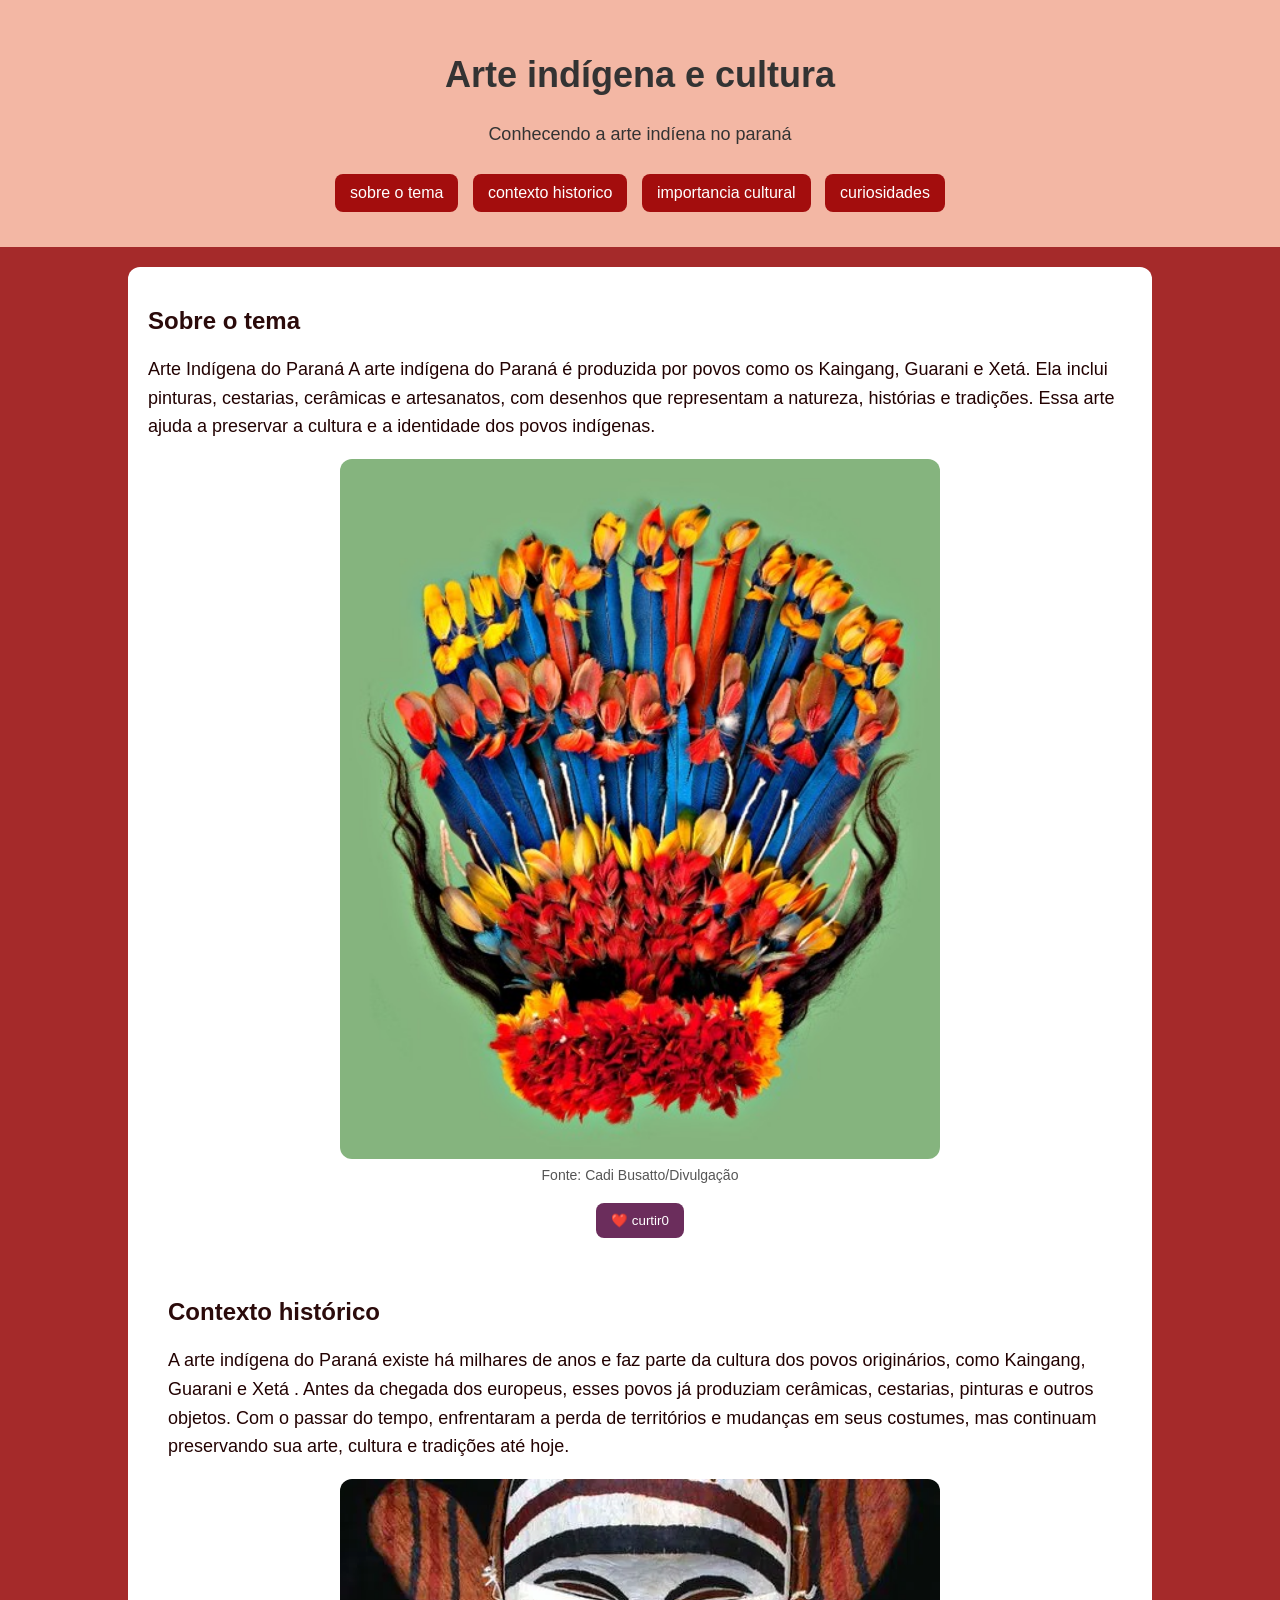
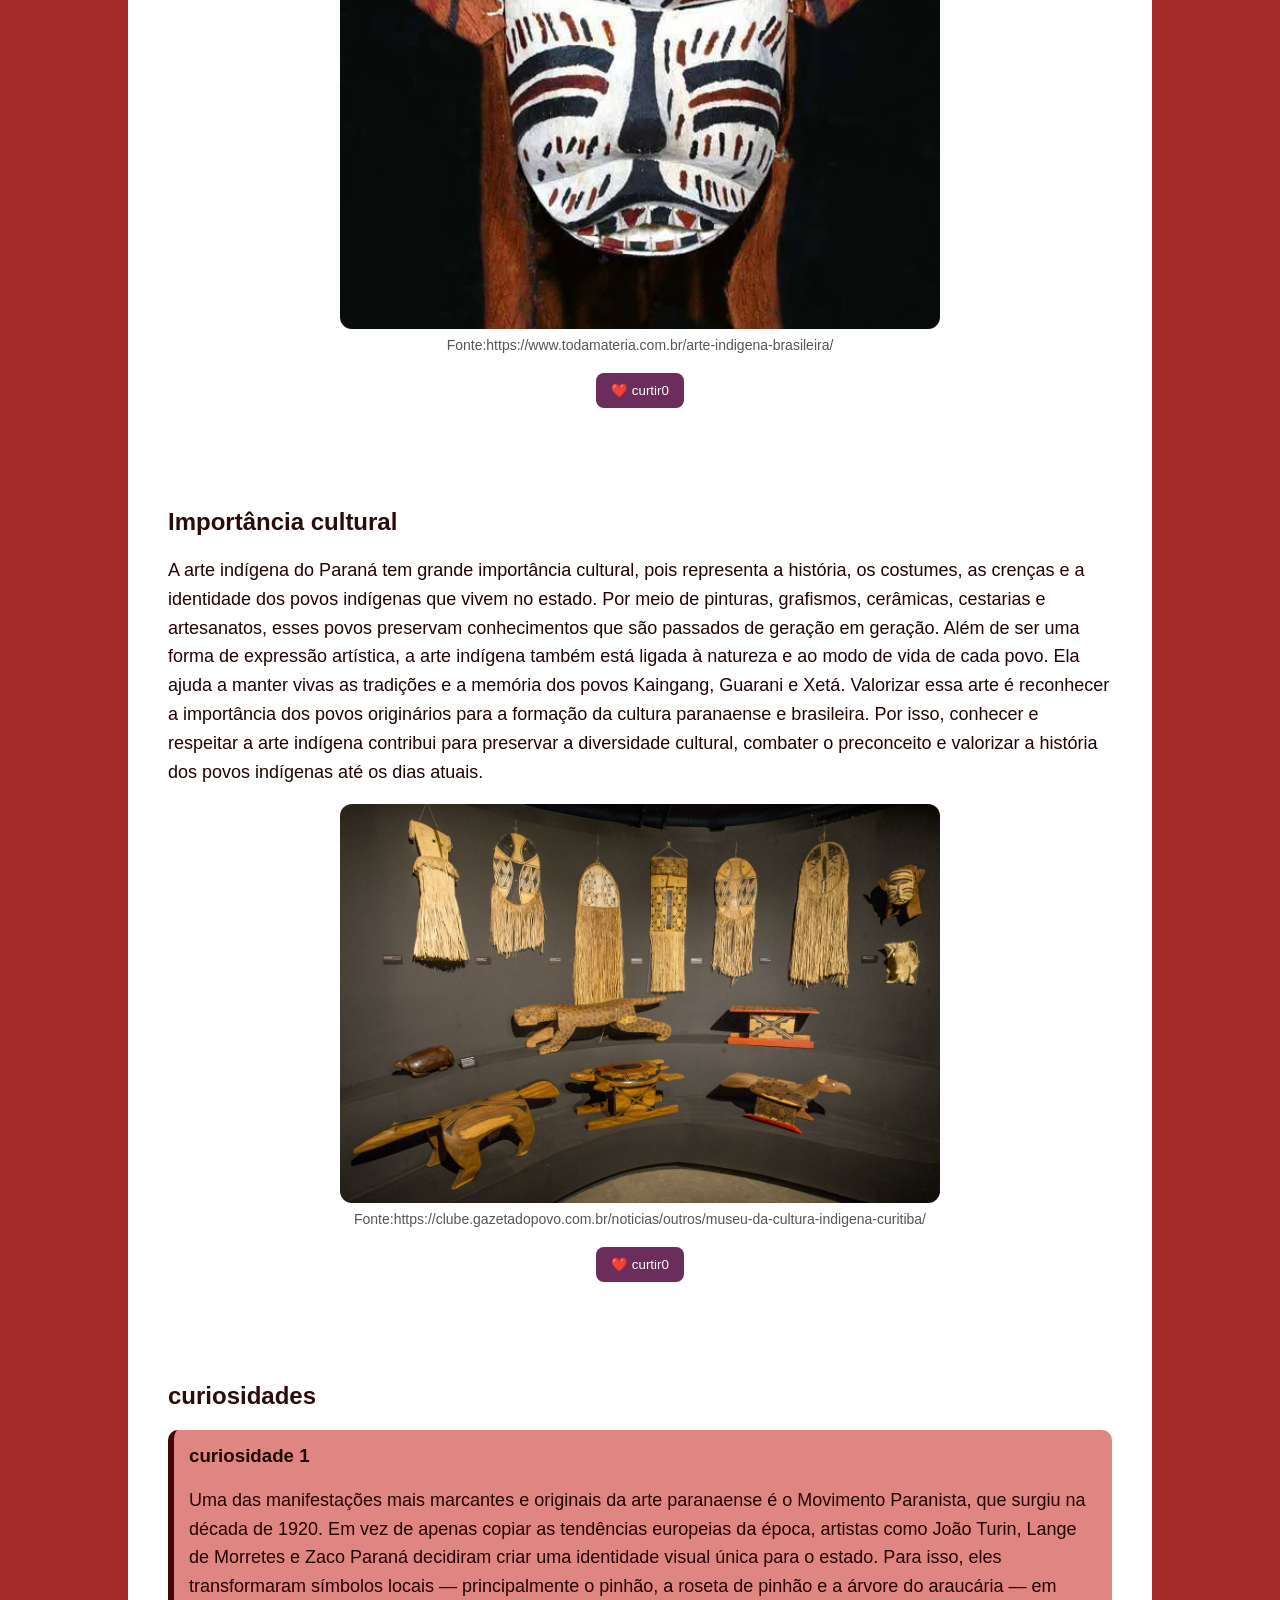
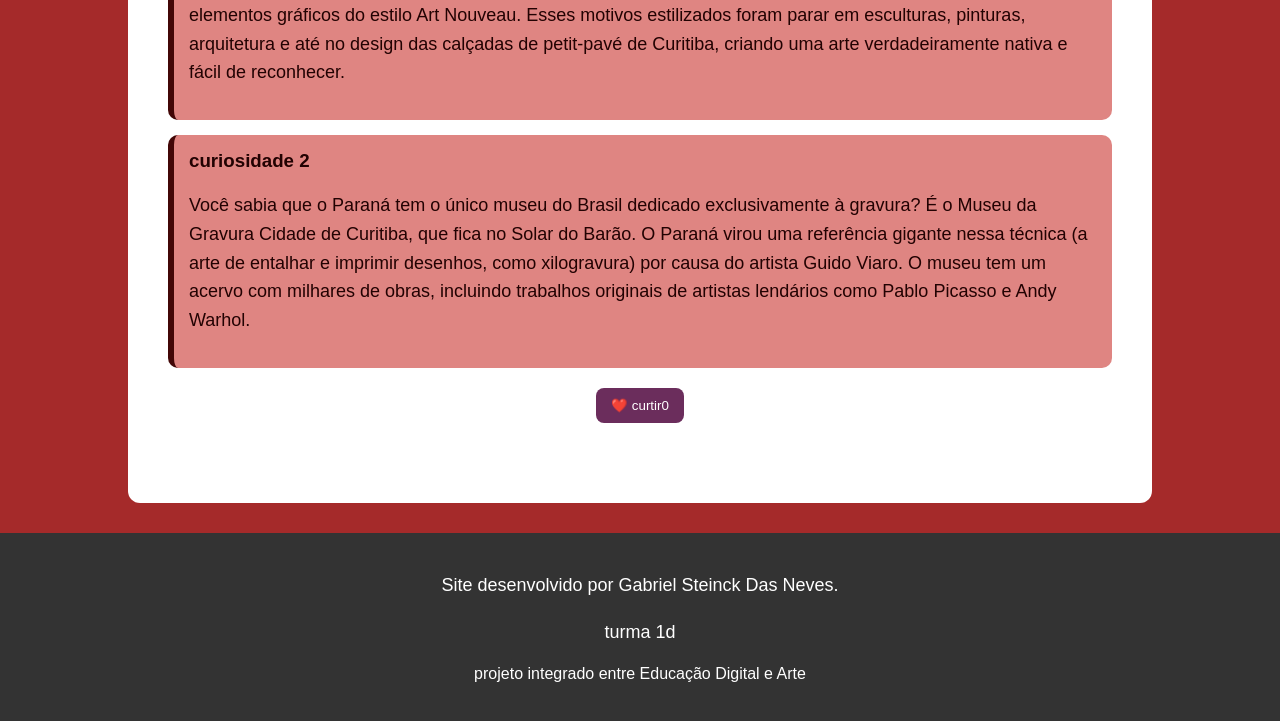
==== index.html @ 5e186a21 "modifiquei o codigo" ====
<!DOCTYPE html>
<html lang="pt-BR">

<head>
    <meta charset="UTF-8">
    <meta name="viewport" content="width=device-width, initial-scale=1.0">
    <title>Arte e Ed. Digital</title>
    <link rel="stylesheet" href="style.css">
</head>

<body>

    <header>
        <h1>Arte indígena e cultura</h1>
        <p>Conhecendo a arte indíena no paraná </p>
        <nav>
            <a href="#sobre o tema">sobre o tema</a>
            <a href="#contexto historico">contexto historico</a>
            <a href="#importancia cultural">importancia cultural</a>
            <a href="#curiosidades">curiosidades</a>
            
        </nav>
    </header>

    <main>
        <section id="sobre o tema">
            <h2>Sobre o tema</h2>
            <p> Arte Indígena do Paraná

                A arte indígena do Paraná é produzida por povos como os Kaingang, Guarani e Xetá. Ela inclui pinturas,
                cestarias,
                cerâmicas e artesanatos, com desenhos que representam a natureza, histórias e tradições. Essa arte ajuda
                a preservar
                a cultura e a identidade dos povos indígenas.</p>

            <figure>
                <img src="imagem1.jpg" alt="Esaa imagem mostra uma obra feita por um indína do paraná">
                <figcaption>
                    Fonte: Cadi Busatto/Divulgação
                </figcaption>
                <button class ="curtir">
                    ❤️​ curtir<span>0</span>
                </button>
            </figure>

            <section id="contexto historico">
                <h2>Contexto histórico</h2>
                <p>

                    A arte indígena do Paraná existe há milhares de anos e faz parte da cultura dos povos originários,
                    como
                    Kaingang, Guarani e Xetá
                    . Antes da chegada dos europeus, esses povos já produziam cerâmicas, cestarias, pinturas e outros
                    objetos. Com o passar do tempo, enfrentaram a perda de territórios e mudanças em seus costumes, mas
                    continuam preservando sua arte, cultura e tradições até hoje.</p>
                <figure>
                    <img src="imagem2.webp" alt="Esaa imagem mostra uma mascara com caracteristicas indígenas">
                    <figcaption>
                        Fonte:https://www.todamateria.com.br/arte-indigena-brasileira/
                    </figcaption>
                    <button class ="curtir">
                    ❤️​ curtir<span>0</span>
                </button>
            </section>

            <section id="importancia cultural">
                <h2>Importância cultural</h2>
                <p>

                    A arte indígena do Paraná tem grande importância cultural, pois representa a história, os costumes,
                    as
                    crenças e a identidade dos povos indígenas que vivem no estado. Por meio de pinturas, grafismos,
                    cerâmicas, cestarias e artesanatos, esses povos preservam conhecimentos que são passados de geração
                    em
                    geração.

                    Além de ser uma forma de expressão artística, a arte indígena também está ligada à natureza e ao
                    modo de
                    vida de cada povo. Ela ajuda a manter vivas as tradições e a memória dos povos Kaingang, Guarani e
                    Xetá.
                    Valorizar essa arte é reconhecer a importância dos povos originários para a formação da cultura
                    paranaense e brasileira.

                    Por isso, conhecer e respeitar a arte indígena contribui para preservar a diversidade cultural,
                    combater
                    o preconceito e valorizar a história dos povos indígenas até os dias atuais.</p><img
                    src="imagem3.jpeg" alt="uma imagem com obra indígnas expostas em um museu em curtiba">
                <figcaption>
                    Fonte:https://clube.gazetadopovo.com.br/noticias/outros/museu-da-cultura-indigena-curitiba/
                </figcaption>
                <button class ="curtir">
                    ❤️​ curtir<span>0</span>
                </button>
            </section>

            <section id="curiosidades">
                <h2>curiosidades</h2>
                <div class="card">
                    <h3>curiosidade 1</h3>
                    <p>Uma das manifestações mais marcantes e originais da arte paranaense é o Movimento Paranista, que
                        surgiu na década de 1920.

                        Em vez de apenas copiar as tendências europeias da época, artistas como João Turin, Lange de
                        Morretes e Zaco Paraná decidiram criar uma identidade visual única para o estado. Para isso,
                        eles transformaram símbolos locais — principalmente o pinhão, a roseta de pinhão e a árvore do
                        araucária — em elementos gráficos do estilo Art Nouveau.

                        Esses motivos estilizados foram parar em esculturas, pinturas, arquitetura e até no design das
                        calçadas de petit-pavé de Curitiba, criando uma arte verdadeiramente nativa e fácil de
                        reconhecer.</p>
                </div>
                <div class="card">
                    <h3>curiosidade 2</h3>
                    <p>
                        Você sabia que o Paraná tem o único museu do Brasil dedicado exclusivamente à gravura? É o
                            Museu da Gravura Cidade de Curitiba, que fica no Solar do Barão. O Paraná virou uma
                            referência gigante nessa técnica (a arte de entalhar e imprimir desenhos, como xilogravura)
                            por causa do artista Guido Viaro. O museu tem um acervo com milhares de obras, incluindo
                            trabalhos originais de artistas lendários como Pablo Picasso e Andy Warhol.</p>
                </div>

                <button class ="curtir">
                    ❤️​ curtir<span>0</span>
                </button>
            
            </section>
    </main>
    
    <footer>
        <p>Site desenvolvido por Gabriel Steinck Das Neves.
         <p>turma 1d
        </p>projeto integrado entre Educação Digital e Arte<p>
    </footer>
<script src="script.js"></script>
</body>

</html>
---- style.css ----
:root{
    --cor-fundo:rgb(243, 183, 164);
    --cor-texto:#333333;
    --cor-principal:#333333;
    --cor-secundaria:#a30d0d;
    --cor-hover:red;
    --cor-superficie:white;
    --cor-card:white;
    --cor-legenda:#333333;
    --cor-clara:white;
    --cor-rodape:white;
    
}
body {
    background-color: brown;
    color: #220202;
    font-family: Arial, sans-serif;
    margin: 0;
}

header {
    background-color: rgb(243, 183, 164);
    color: #333333;
    text-align: center;
    padding: 30px;
}

h1 {
    font-size: 36px;
}

h2 {
    color: #2b0b0b;
}

p {
    font-size: 18px;
    line-height: 1.6;
}

nav {
    margin-top: 20px;
}

nav a {
    color: white;
    text-decoration: none;
    background-color: #a30d0d;
    padding: 10px 15px;
    border-radius: 8px;
    margin: 5px;
    display: inline-block;
}

nav a:hover {
    background-color: #d82b2b;
}

main {
    width: 80%;
    margin: auto;
}

section {
    background-color: white;
    margin: 20px 0;
    padding: 20px;
    border-radius: 12px;
}

img {
    width: 100%;
    max-width: 600px;
    display: block;
    margin: auto;
    border-radius: 12px;
}

figcaption {
    text-align: center;
    font-size: 14px;
    color: #555555;
    margin-top: 8px;
}

.card {
    background-color: #df8582;
    padding: 15px;
    margin: 15px 0;
    border-left: 6px solid #420606;
    border-radius: 10px;
}

.card h3 {
    margin-top: 0;
}

footer {
    background-color: #333333;
    color: white;
    text-align: center;
    padding: 20px;
    margin-top: 30px;
}

button {
    background-color: #6b2d5c;
    color: white;
    border: none;
    padding: 10px 15px;
    border-radius: 8px;
    cursor: pointer;
}

button:hover {
    background-color: #9b4d83;
}

.curtir {
    display: block;
    width: fit-content;
    margin: 20px auto;
}
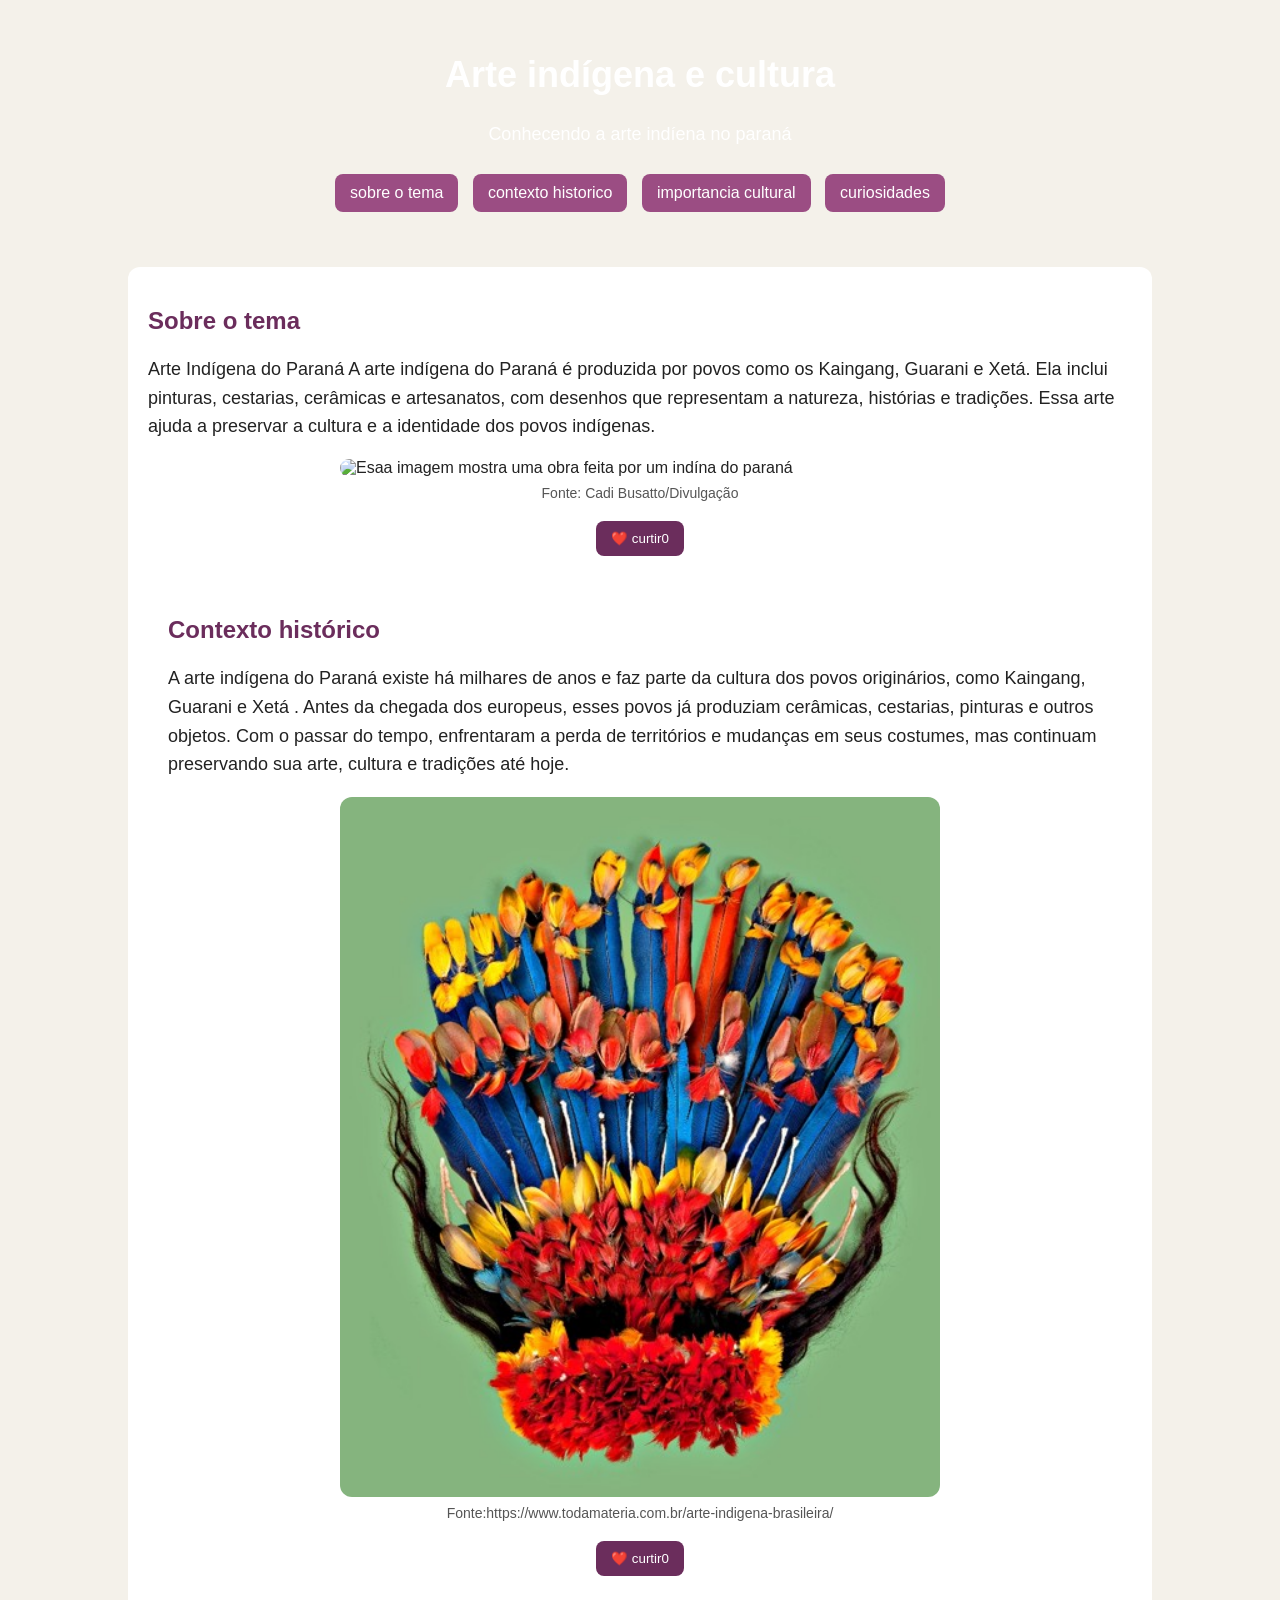
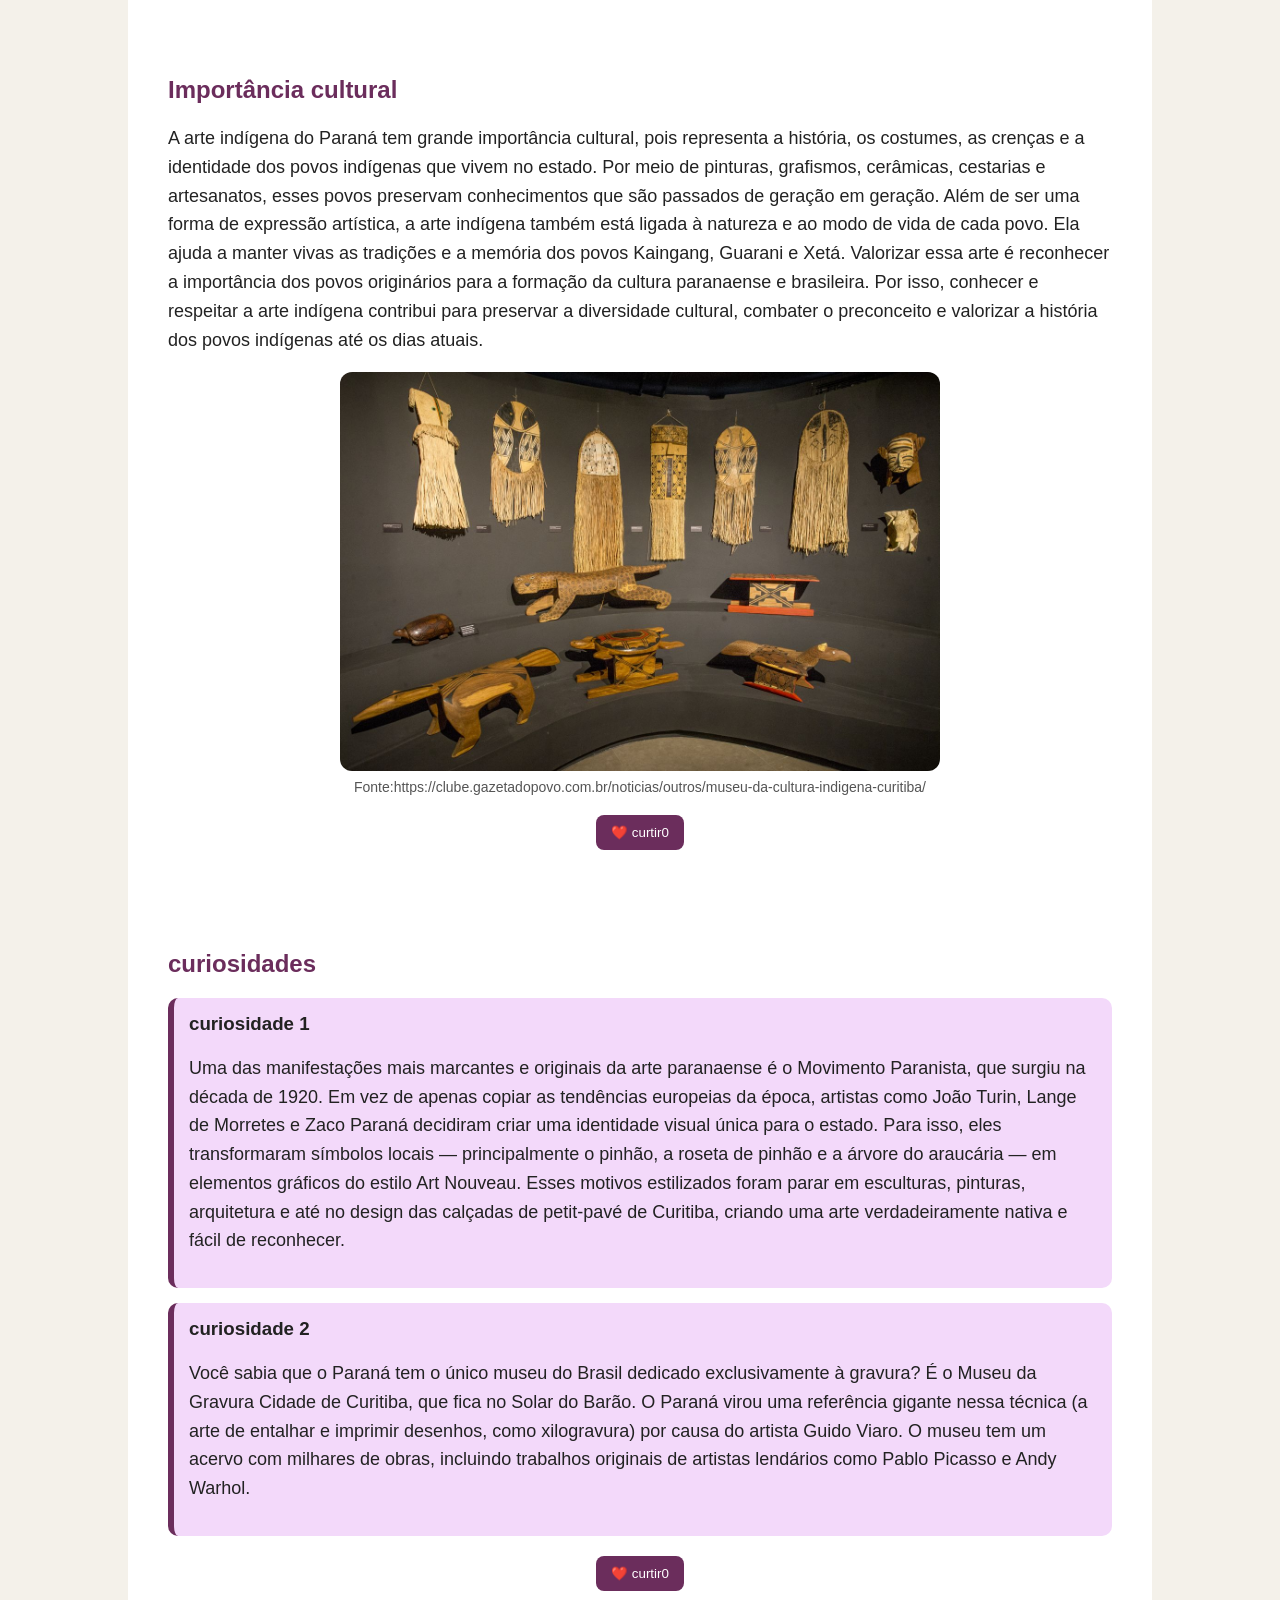
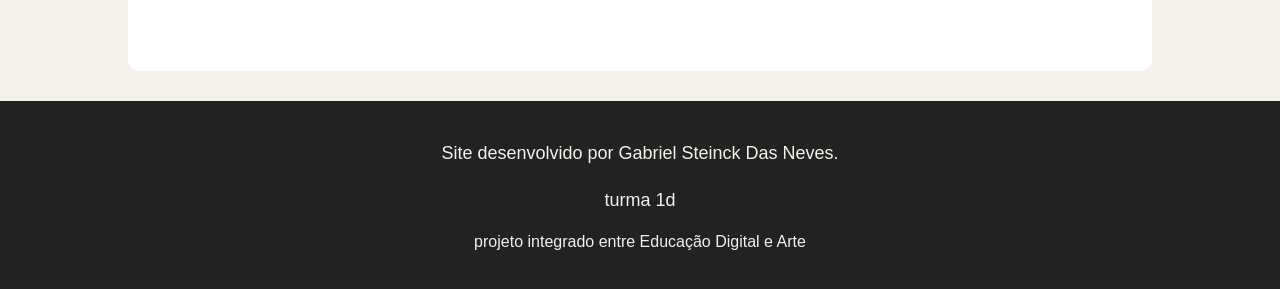
==== commit 34475f20: "Atualizei o codigo" ====
--- a/index.html
+++ b/index.html
@@ -34,7 +34,7 @@
                 a cultura e a identidade dos povos indígenas.</p>
 
             <figure>
-                <img src="imagem1.jpg" alt="Esaa imagem mostra uma obra feita por um indína do paraná">
+                <img src="imagem1.webp" alt="Esaa imagem mostra uma obra feita por um indína do paraná">
                 <figcaption>
                     Fonte: Cadi Busatto/Divulgação
                 </figcaption>
@@ -54,7 +54,7 @@
                     objetos. Com o passar do tempo, enfrentaram a perda de territórios e mudanças em seus costumes, mas
                     continuam preservando sua arte, cultura e tradições até hoje.</p>
                 <figure>
-                    <img src="imagem2.webp" alt="Esaa imagem mostra uma mascara com caracteristicas indígenas">
+                    <img src="imagem2.jpg" alt="Esaa imagem mostra uma mascara com caracteristicas indígenas">
                     <figcaption>
                         Fonte:https://www.todamateria.com.br/arte-indigena-brasileira/
                     </figcaption>
--- a/style.css
+++ b/style.css
@@ -1,26 +1,25 @@
 :root{
-    --cor-fundo:rgb(243, 183, 164);
-    --cor-texto:#333333;
-    --cor-principal:#333333;
-    --cor-secundaria:#a30d0d;
-    --cor-hover:red;
-    --cor-superficie:white;
-    --cor-card:white;
-    --cor-legenda:#333333;
+   --cor-fundo:#f4f1ea;
+    --cor-texto:#222222;
+    --cor-principal:#6b2d5c;
+    --cor-secundaria:#9b4d83;
+    --cor-hover:#c77dff;
+    --cor-superficie:#ffffff;
+    --cor-card:#f3d9fa;
+    --cor-legenda:#555555;
     --cor-clara:white;
-    --cor-rodape:white;
-    
+    --cor-rodape:#222222;
 }
 body {
-    background-color: brown;
-    color: #220202;
+    background-color: var(--cor-fundo);
+    color: var(--cor-texto);
     font-family: Arial, sans-serif;
     margin: 0;
 }
 
 header {
-    background-color: rgb(243, 183, 164);
-    color: #333333;
+    background-color: var(--cor-fundo);
+    color:var(--cor-clara);
     text-align: center;
     padding: 30px;
 }
@@ -30,7 +29,7 @@
 }
 
 h2 {
-    color: #2b0b0b;
+    color:var(--cor-principal);
 }
 
 p {
@@ -43,9 +42,9 @@
 }
 
 nav a {
-    color: white;
+    color:var(--cor-clara);
     text-decoration: none;
-    background-color: #a30d0d;
+    background-color: var(--cor-secundaria);
     padding: 10px 15px;
     border-radius: 8px;
     margin: 5px;
@@ -53,7 +52,7 @@
 }
 
 nav a:hover {
-    background-color: #d82b2b;
+    background-color: var(--cor-hover);
 }
 
 main {
@@ -62,7 +61,7 @@
 }
 
 section {
-    background-color: white;
+    background-color: var(--cor-superficie);
     margin: 20px 0;
     padding: 20px;
     border-radius: 12px;
@@ -79,15 +78,15 @@
 figcaption {
     text-align: center;
     font-size: 14px;
-    color: #555555;
+    color: var(--cor-legenda);
     margin-top: 8px;
 }
 
 .card {
-    background-color: #df8582;
+    background-color: var(--cor-card);
     padding: 15px;
     margin: 15px 0;
-    border-left: 6px solid #420606;
+    border-left: 6px solid var(--cor-principal);
     border-radius: 10px;
 }
 
@@ -96,16 +95,16 @@
 }
 
 footer {
-    background-color: #333333;
-    color: white;
+    background-color: var(--cor-rodape);
+    color: var(--cor-fundo);
     text-align: center;
     padding: 20px;
     margin-top: 30px;
 }
 
 button {
-    background-color: #6b2d5c;
-    color: white;
+    background-color: var(--cor-principal);
+    color: var(--cor-clara);
     border: none;
     padding: 10px 15px;
     border-radius: 8px;
@@ -113,7 +112,7 @@
 }
 
 button:hover {
-    background-color: #9b4d83;
+    background-color: var(--cor-hover);
 }
 
 .curtir {
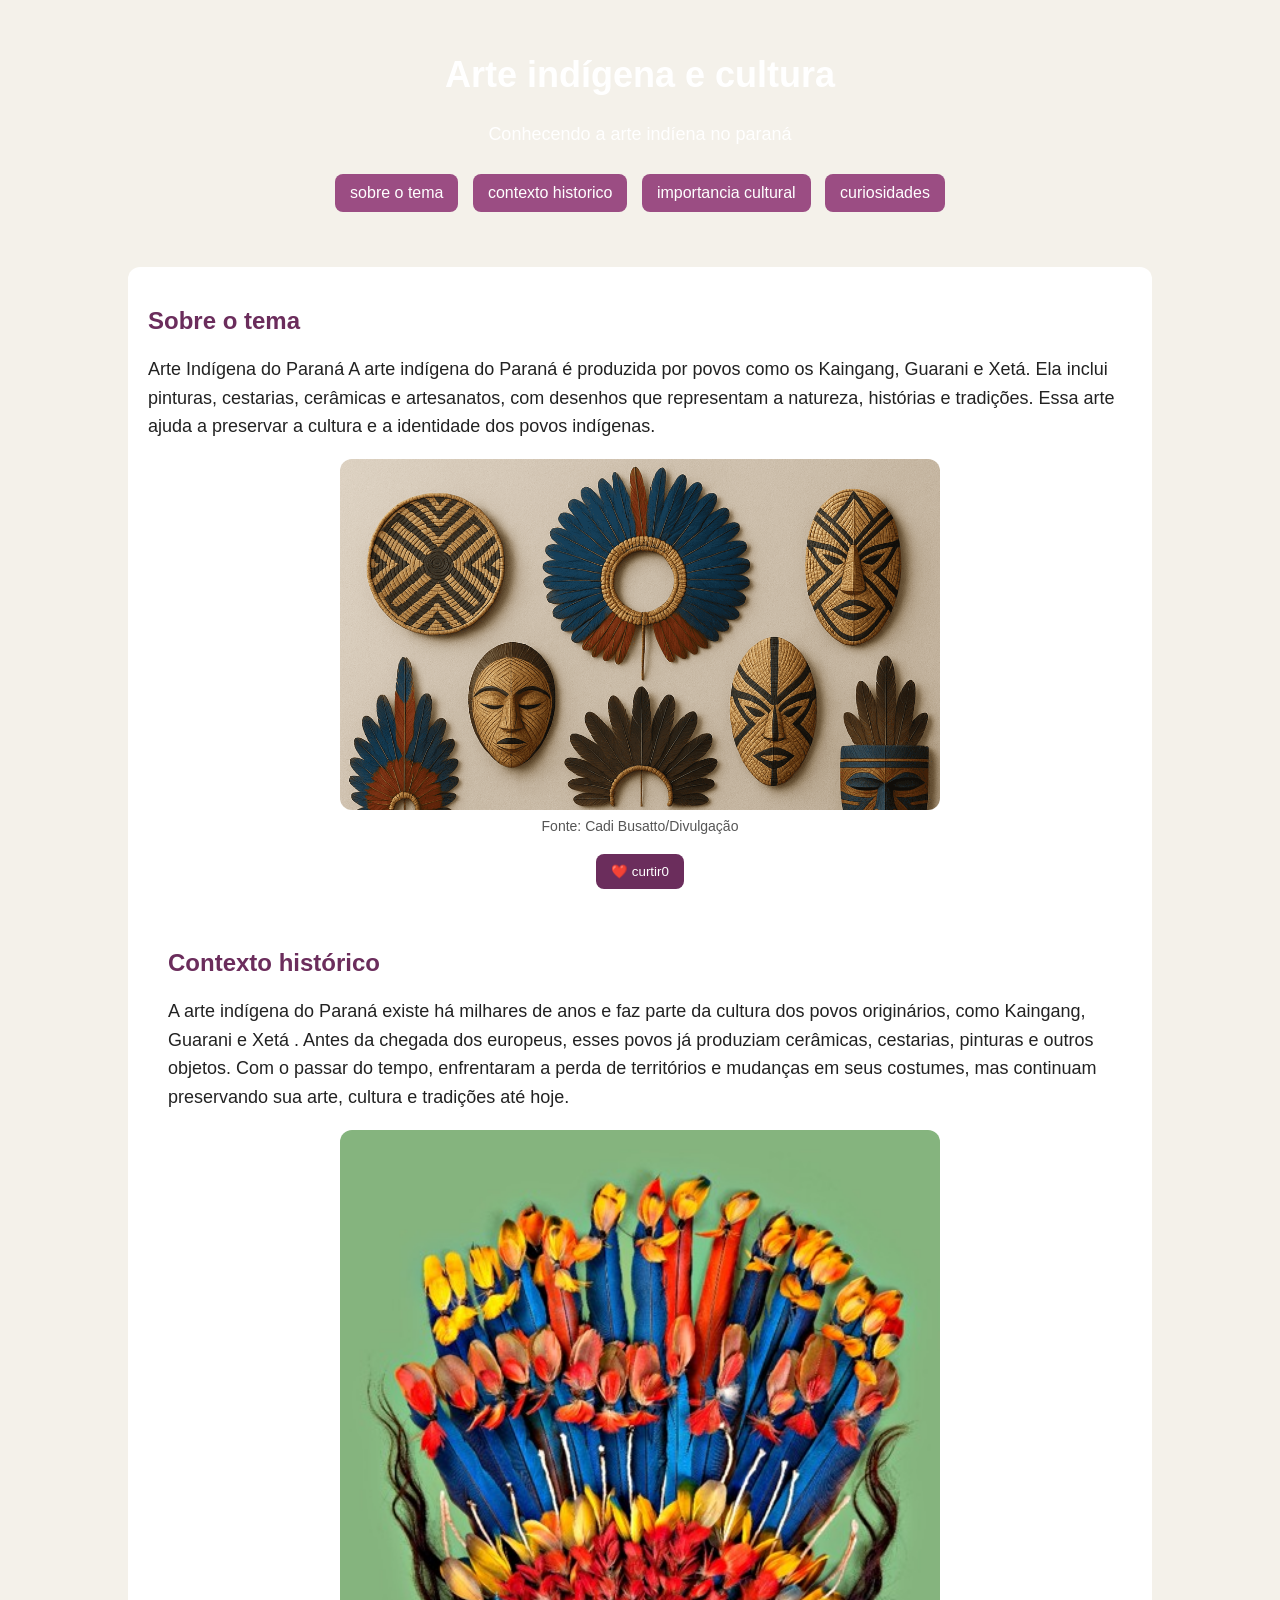
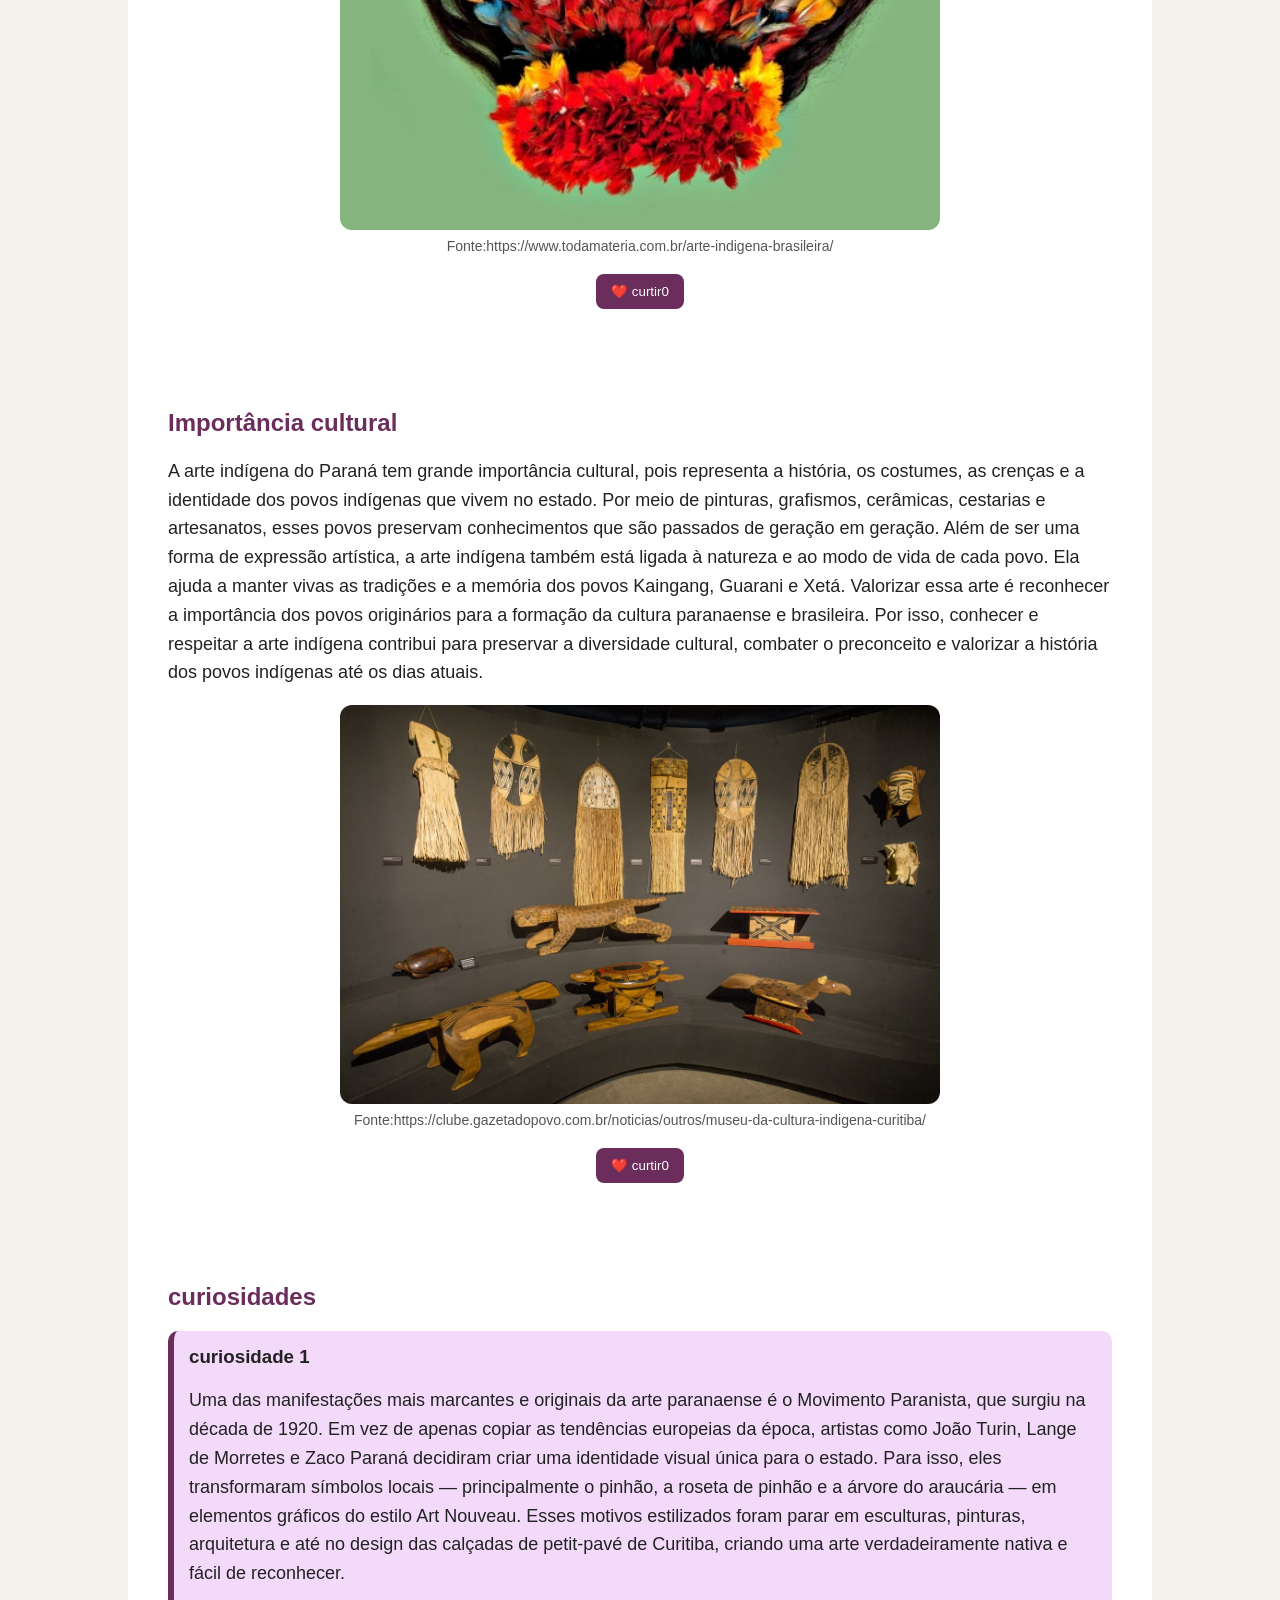
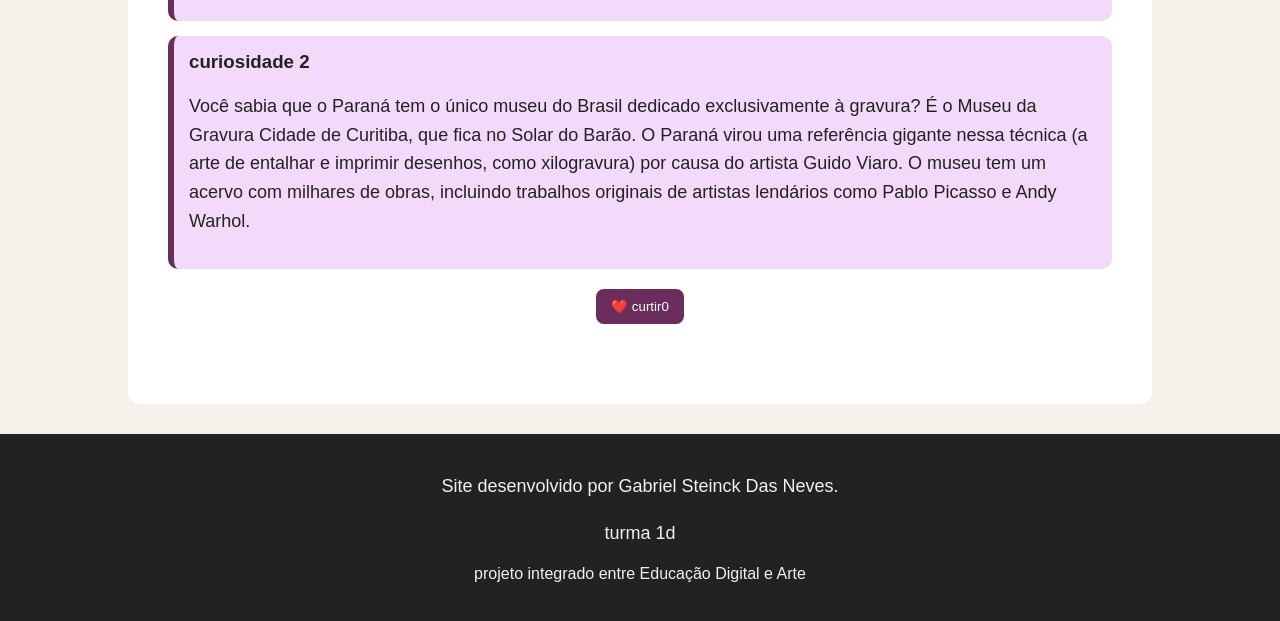
==== commit cd907521: "Alterei o codigo" ====
--- a/index.html
+++ b/index.html
@@ -34,7 +34,7 @@
                 a cultura e a identidade dos povos indígenas.</p>
 
             <figure>
-                <img src="imagem1.webp" alt="Esaa imagem mostra uma obra feita por um indína do paraná">
+                <img src="imagem 1.webp" alt="Esaa imagem mostra uma obra feita por um indína do paraná">
                 <figcaption>
                     Fonte: Cadi Busatto/Divulgação
                 </figcaption>
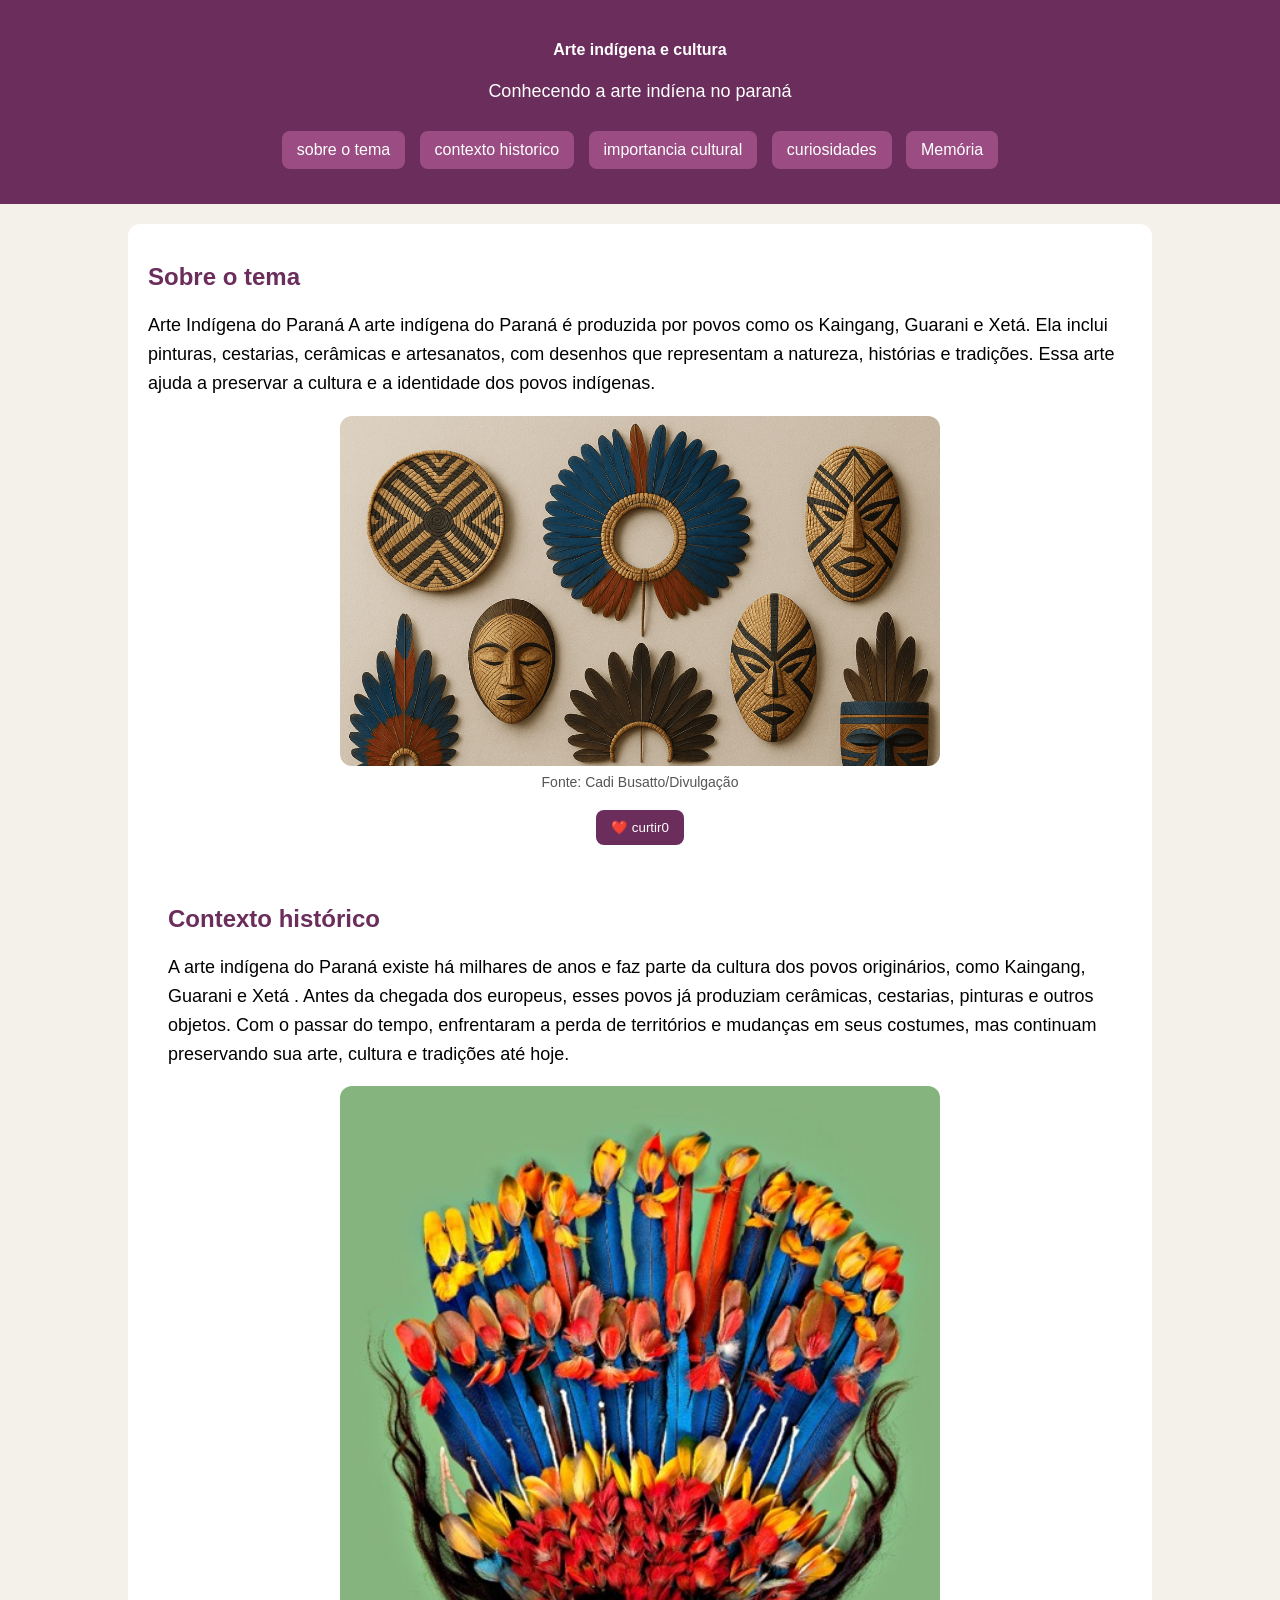
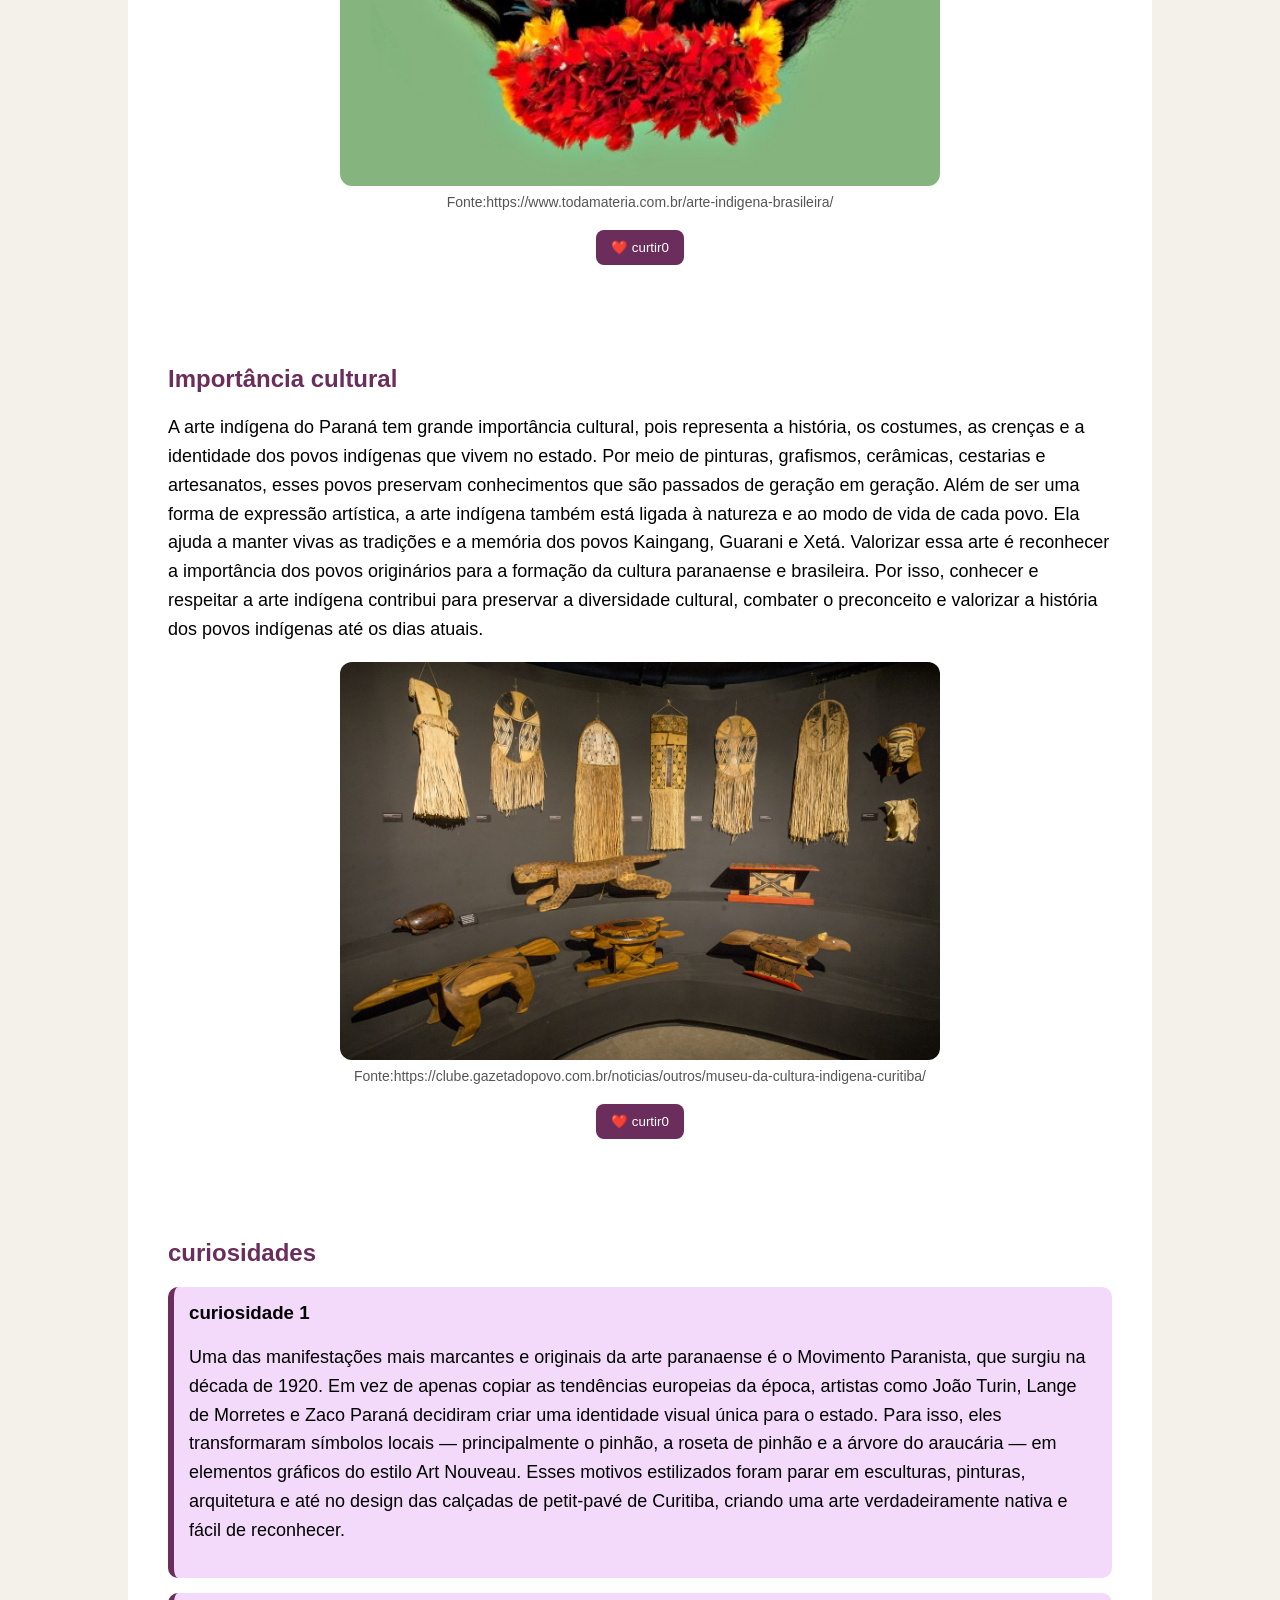
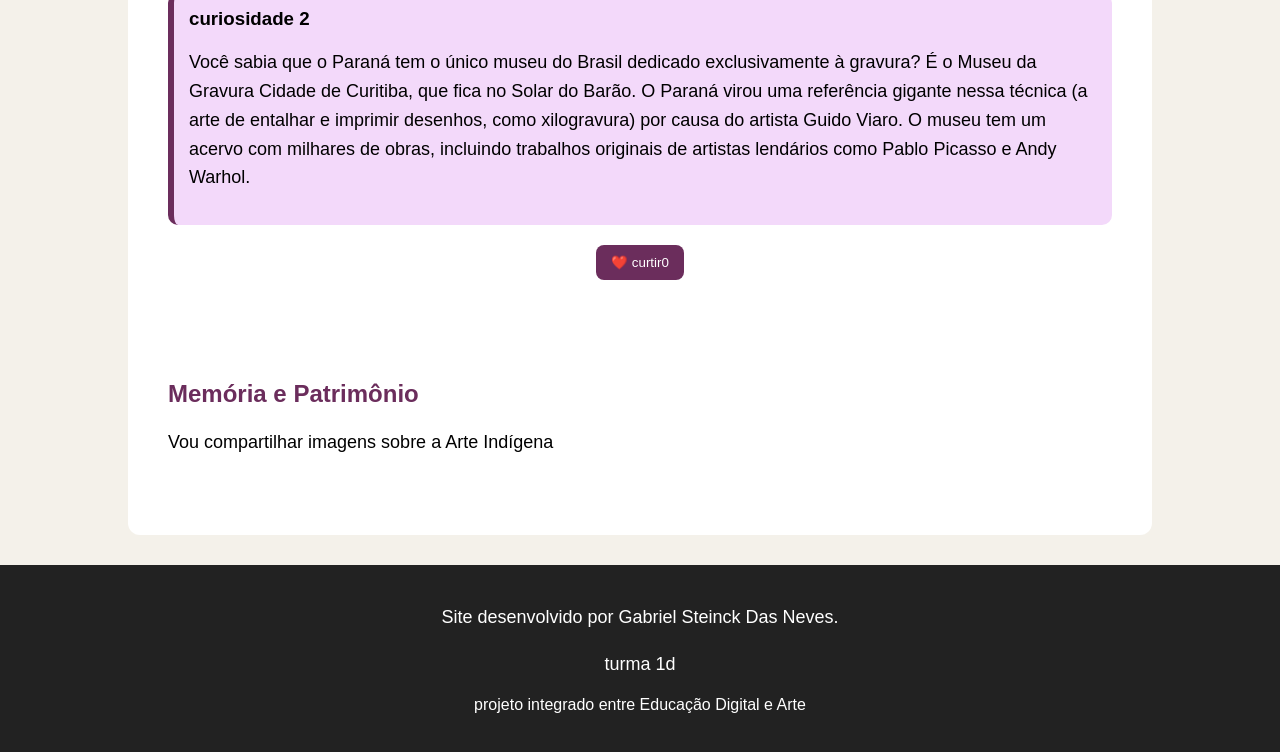
==== commit b3d11478: "Alterei o codigo" ====
--- a/index.html
+++ b/index.html
@@ -18,7 +18,7 @@
             <a href="#contexto historico">contexto historico</a>
             <a href="#importancia cultural">importancia cultural</a>
             <a href="#curiosidades">curiosidades</a>
-            
+            <a href="#memoria">Memória</a>          
         </nav>
     </header>
 
@@ -124,6 +124,13 @@
                 </button>
             
             </section>
+           <section id="memoria">
+            <h2>Memória e Patrimônio</h2>
+            <p>Vou compartilhar imagens sobre a Arte Indígena</p>
+            <div class="galeria">
+                
+            </div>
+        </section>
     </main>
     
     <footer>
--- a/style.css
+++ b/style.css
@@ -1,5 +1,5 @@
 :root{
-   --cor-fundo:#f4f1ea;
+    --cor-fundo:#f4f1ea;
     --cor-texto:#222222;
     --cor-principal:#6b2d5c;
     --cor-secundaria:#9b4d83;
@@ -12,24 +12,24 @@
 }
 body {
     background-color: var(--cor-fundo);
-    color: var(--cor-texto);
+    color: var(var--cor-texto);
     font-family: Arial, sans-serif;
     margin: 0;
 }
 
 header {
-    background-color: var(--cor-fundo);
-    color:var(--cor-clara);
+    background-color: var(--cor-principal);
+    color: var(--cor-clara);
     text-align: center;
     padding: 30px;
 }
 
 h1 {
-    font-size: 36px;
+    font-size: var(--cor-principal);
 }
 
 h2 {
-    color:var(--cor-principal);
+    color: #6b2d5c;
 }
 
 p {
@@ -42,7 +42,7 @@
 }
 
 nav a {
-    color:var(--cor-clara);
+    color: var(--cor-clara);
     text-decoration: none;
     background-color: var(--cor-secundaria);
     padding: 10px 15px;
@@ -96,7 +96,7 @@
 
 footer {
     background-color: var(--cor-rodape);
-    color: var(--cor-fundo);
+    color: var(--cor-clara);
     text-align: center;
     padding: 20px;
     margin-top: 30px;
@@ -104,20 +104,21 @@
 
 button {
     background-color: var(--cor-principal);
-    color: var(--cor-clara);
+    color: var(--cor-clara); 
     border: none;
     padding: 10px 15px;
-    border-radius: 8px;
+    border-radius:  8px;
     cursor: pointer;
+
 }
 
 button:hover {
     background-color: var(--cor-hover);
+
 }
 
 .curtir {
     display: block;
     width: fit-content;
-    margin: 20px auto;
-}
-
+    margin: 20px auto ;
+}
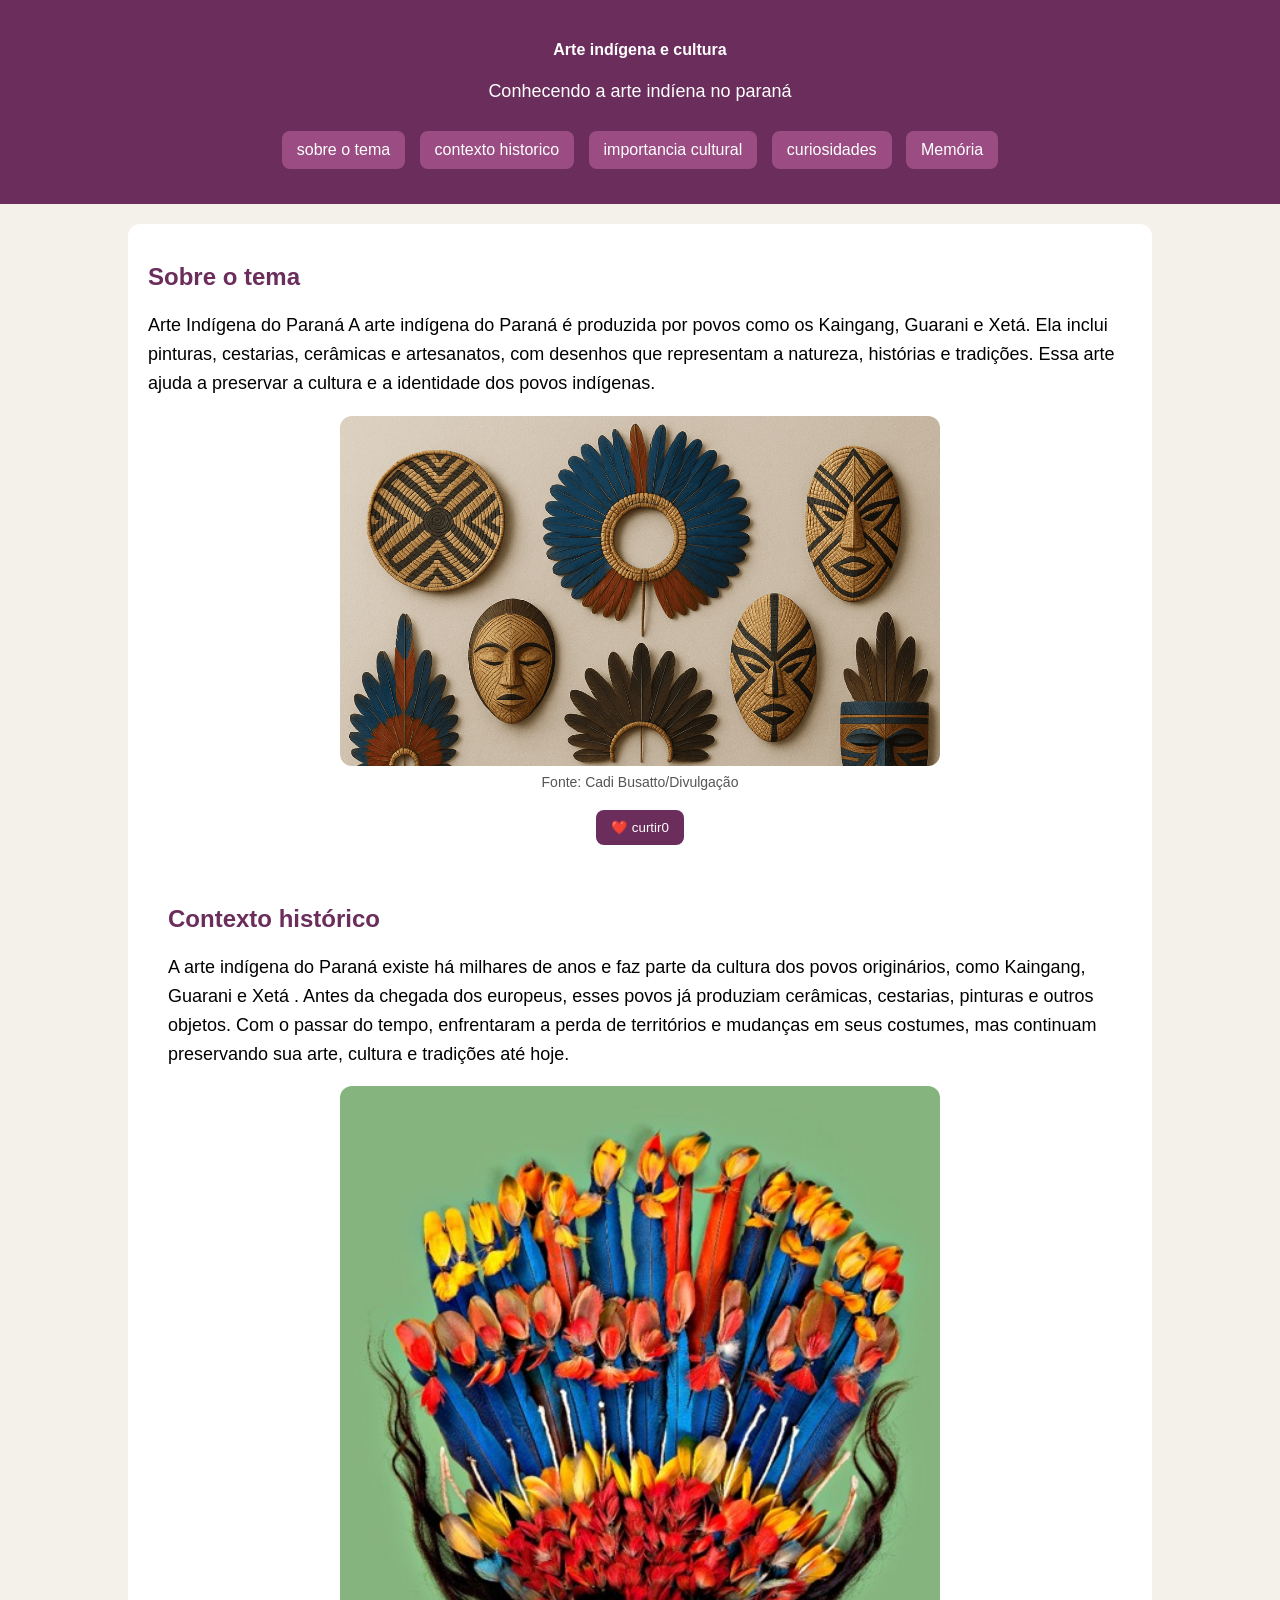
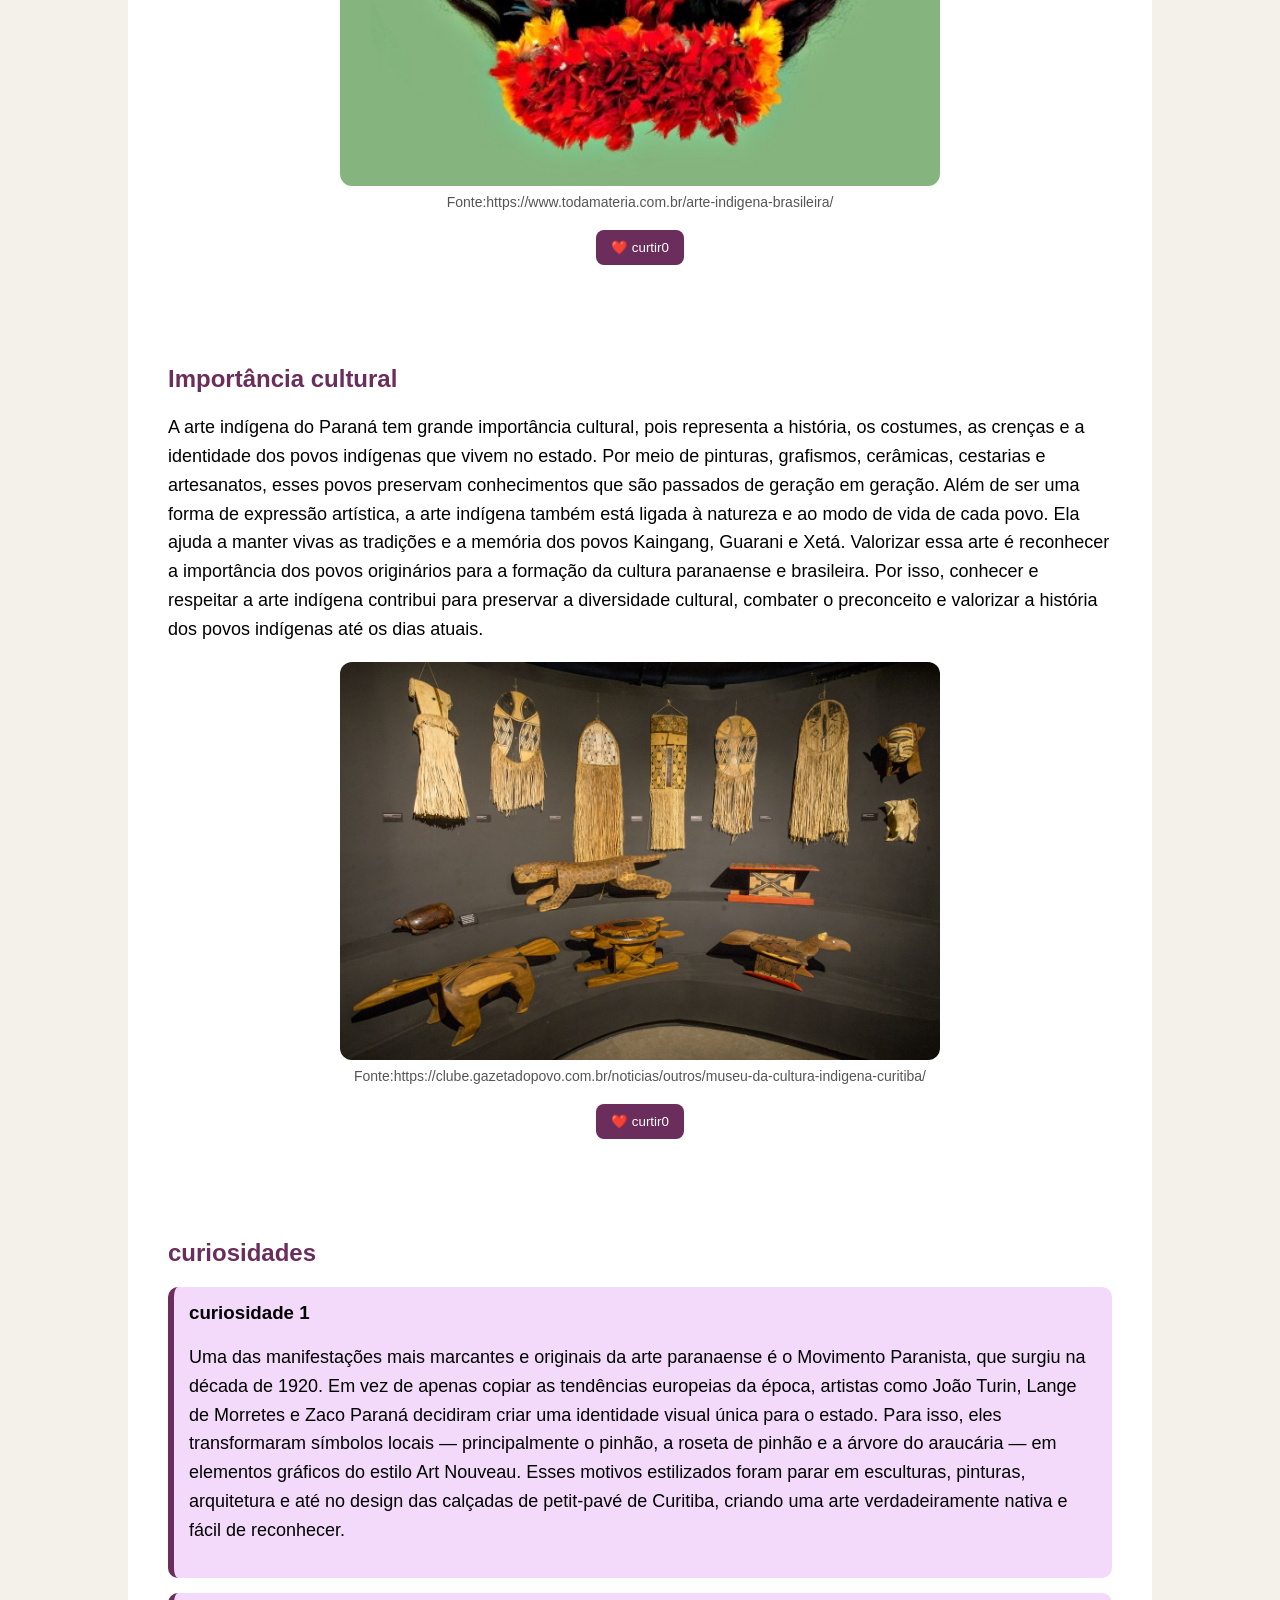
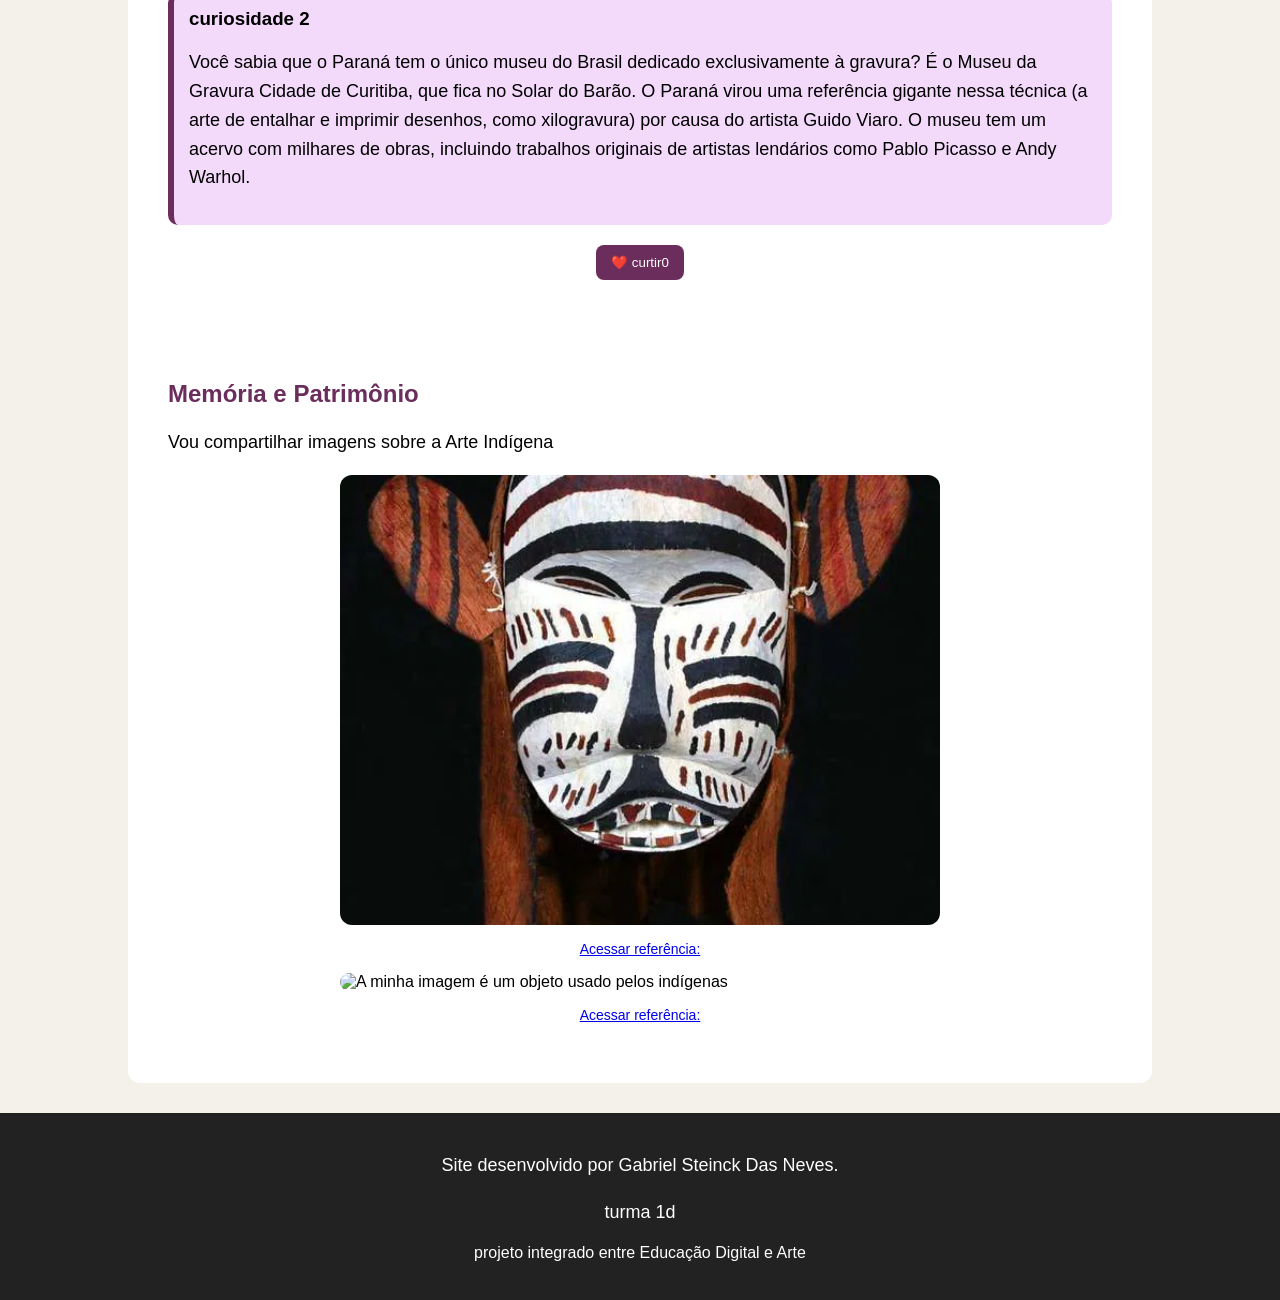
==== commit a4c3c6b9: "Alterei o codigo" ====
--- a/index.html
+++ b/index.html
@@ -128,7 +128,27 @@
             <h2>Memória e Patrimônio</h2>
             <p>Vou compartilhar imagens sobre a Arte Indígena</p>
             <div class="galeria">
-                
+                <figure>
+                    <img src="imagem4.webp" alt="A minha imagem é uma mascara feita por indígenas">
+                </figure>
+                <figcaption>
+                    <a href="https://maimuseu.com.br/site/" target="_blank" rel="noopener noreferrer">
+                        Acessar referência:
+
+                    </a>
+
+                </figcaption>
+                <figure>
+                    <img src="imagem5.jpeg" alt="A minha imagem é um objeto usado pelos indígenas">
+                </figure>
+                <figcaption>
+                    <a href="https://www.facebook.com/MAIMUSEU/" target="_blank" rel="noopener noreferrer">
+                        Acessar referência:
+                        
+                    </a>
+
+                </figcaption>
+
             </div>
         </section>
     </main>
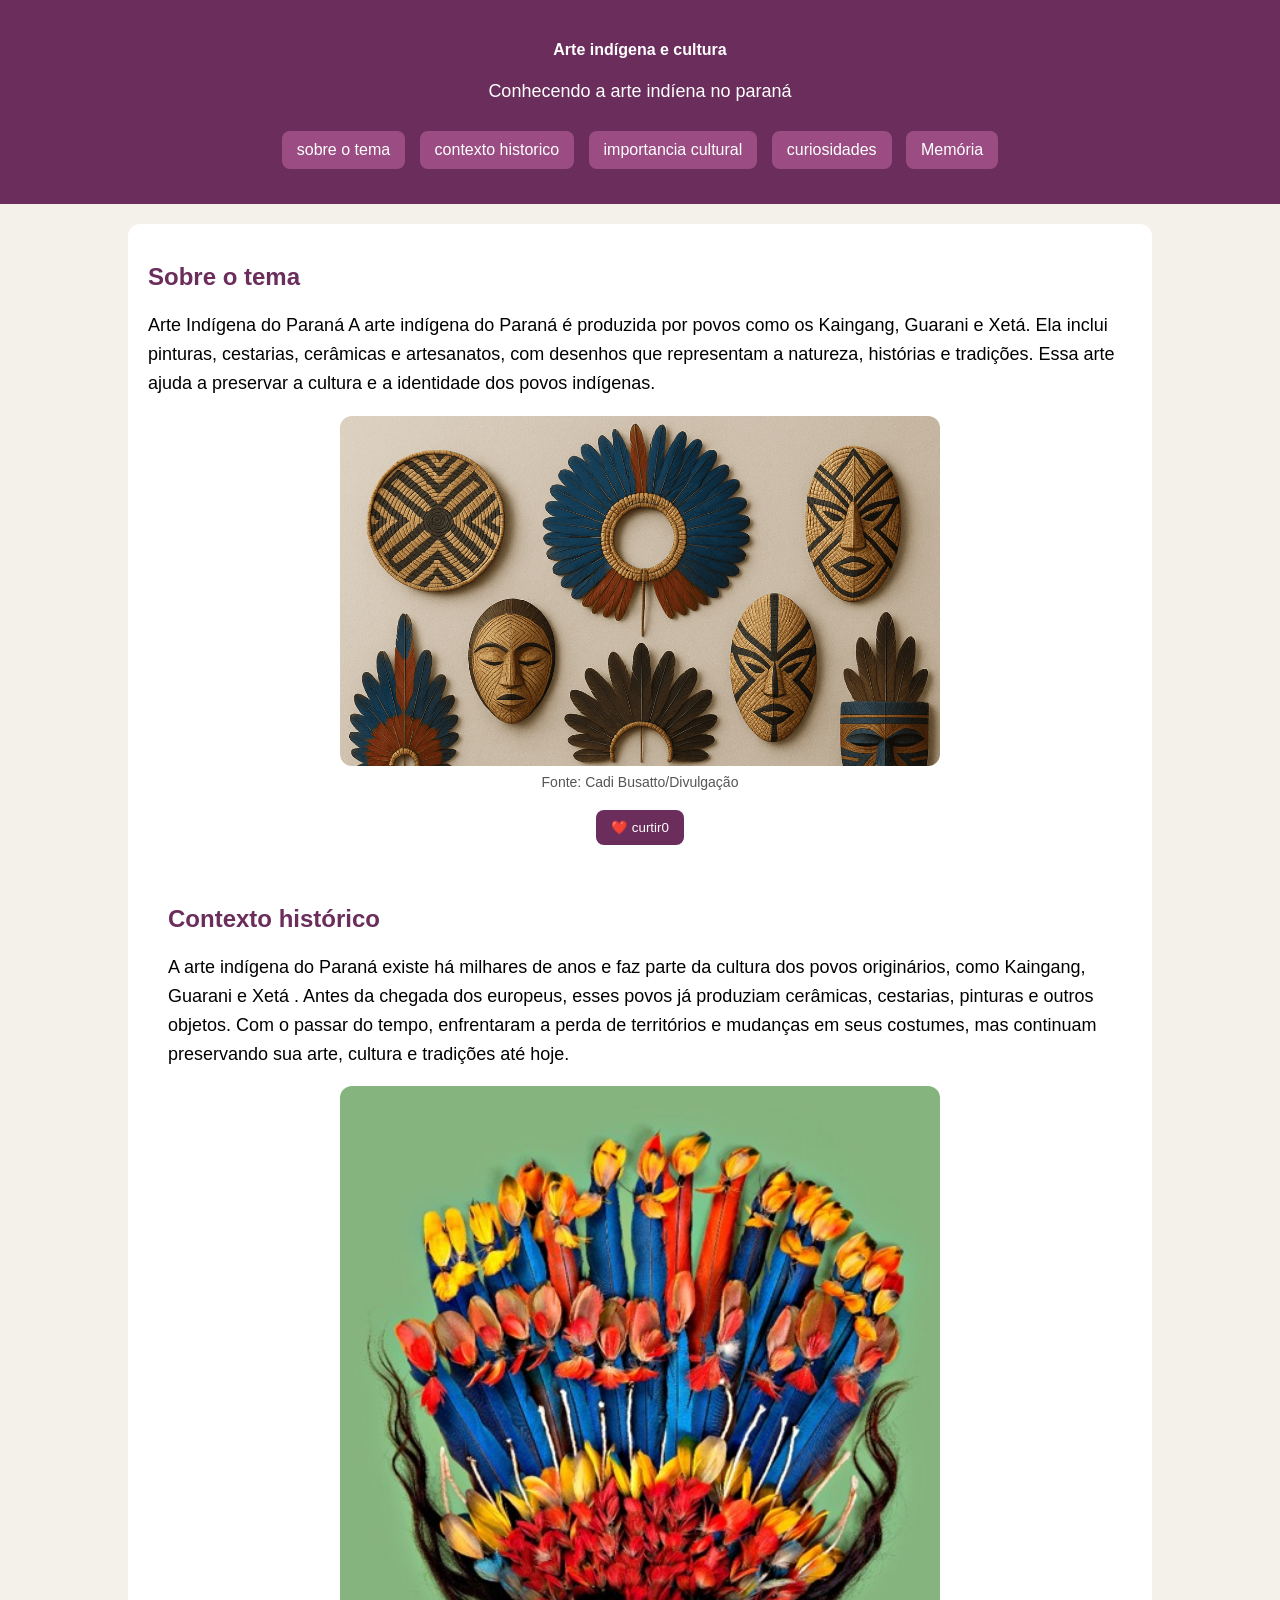
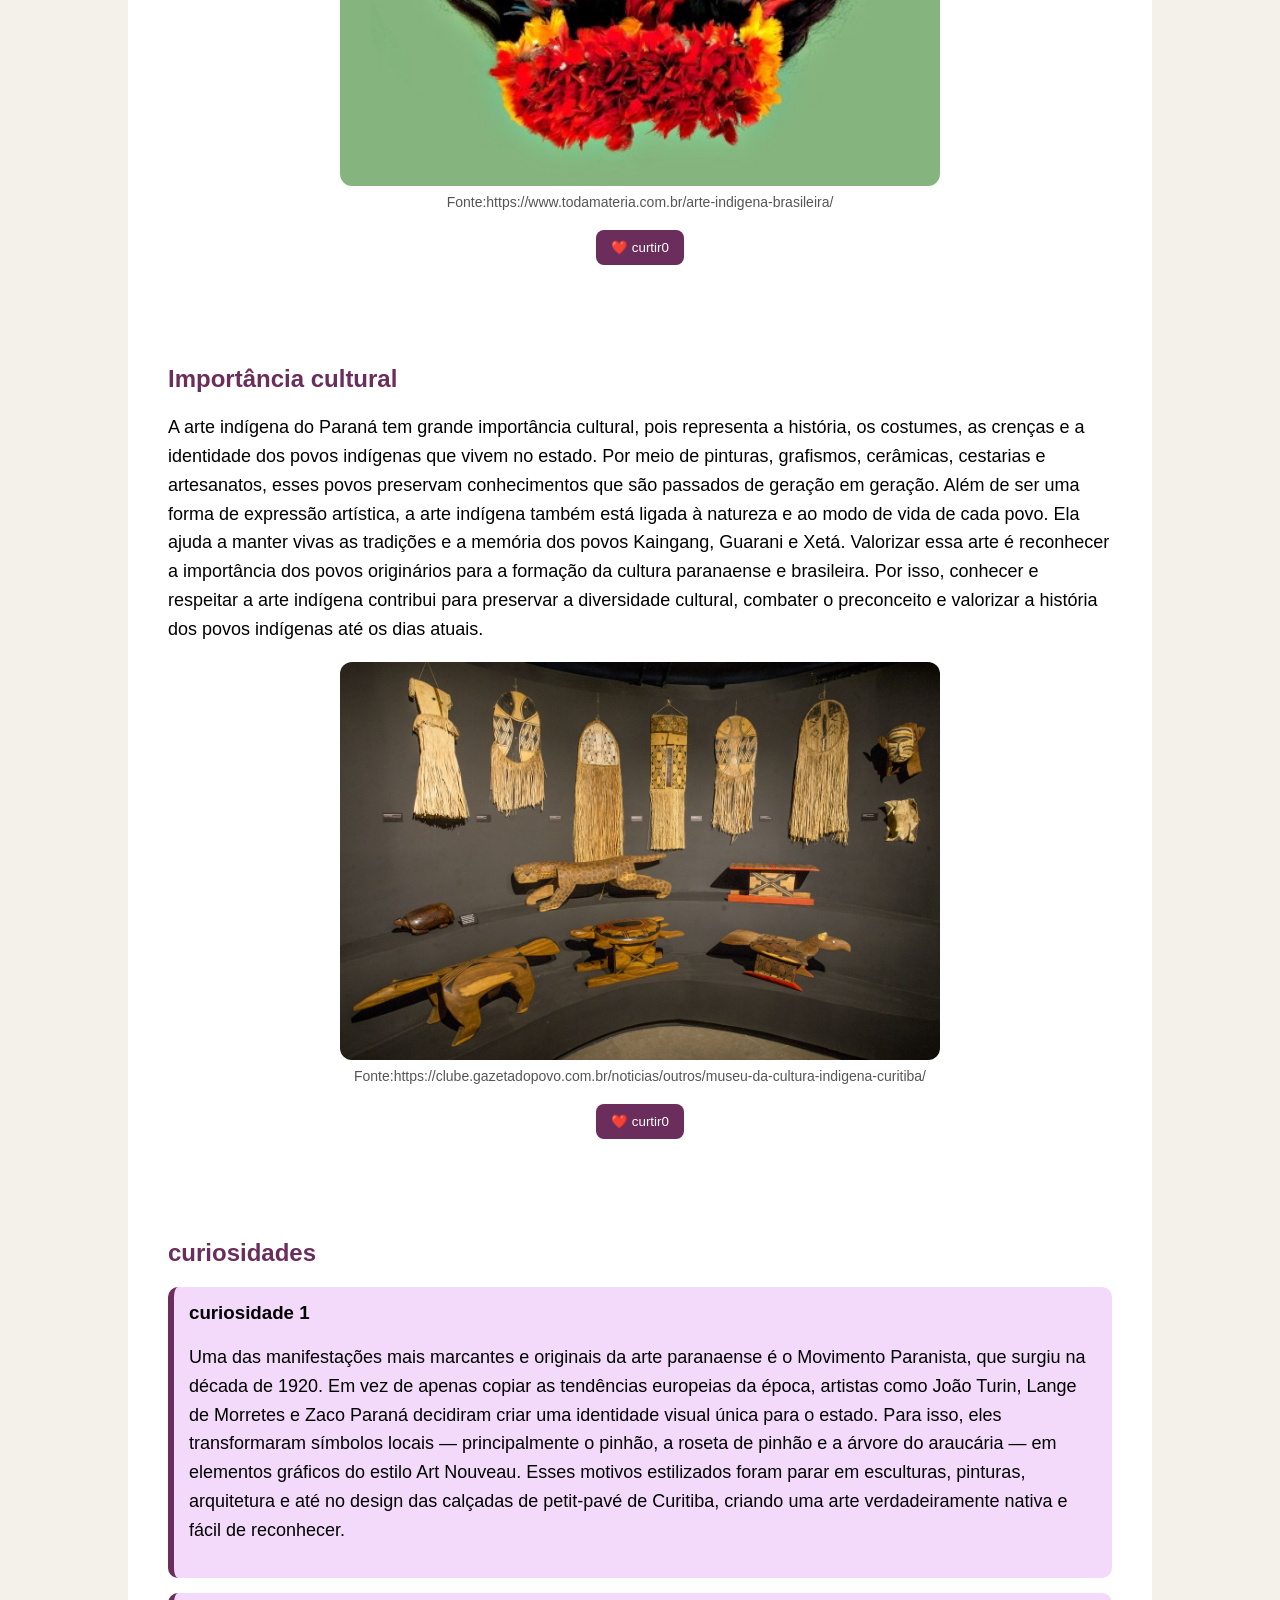
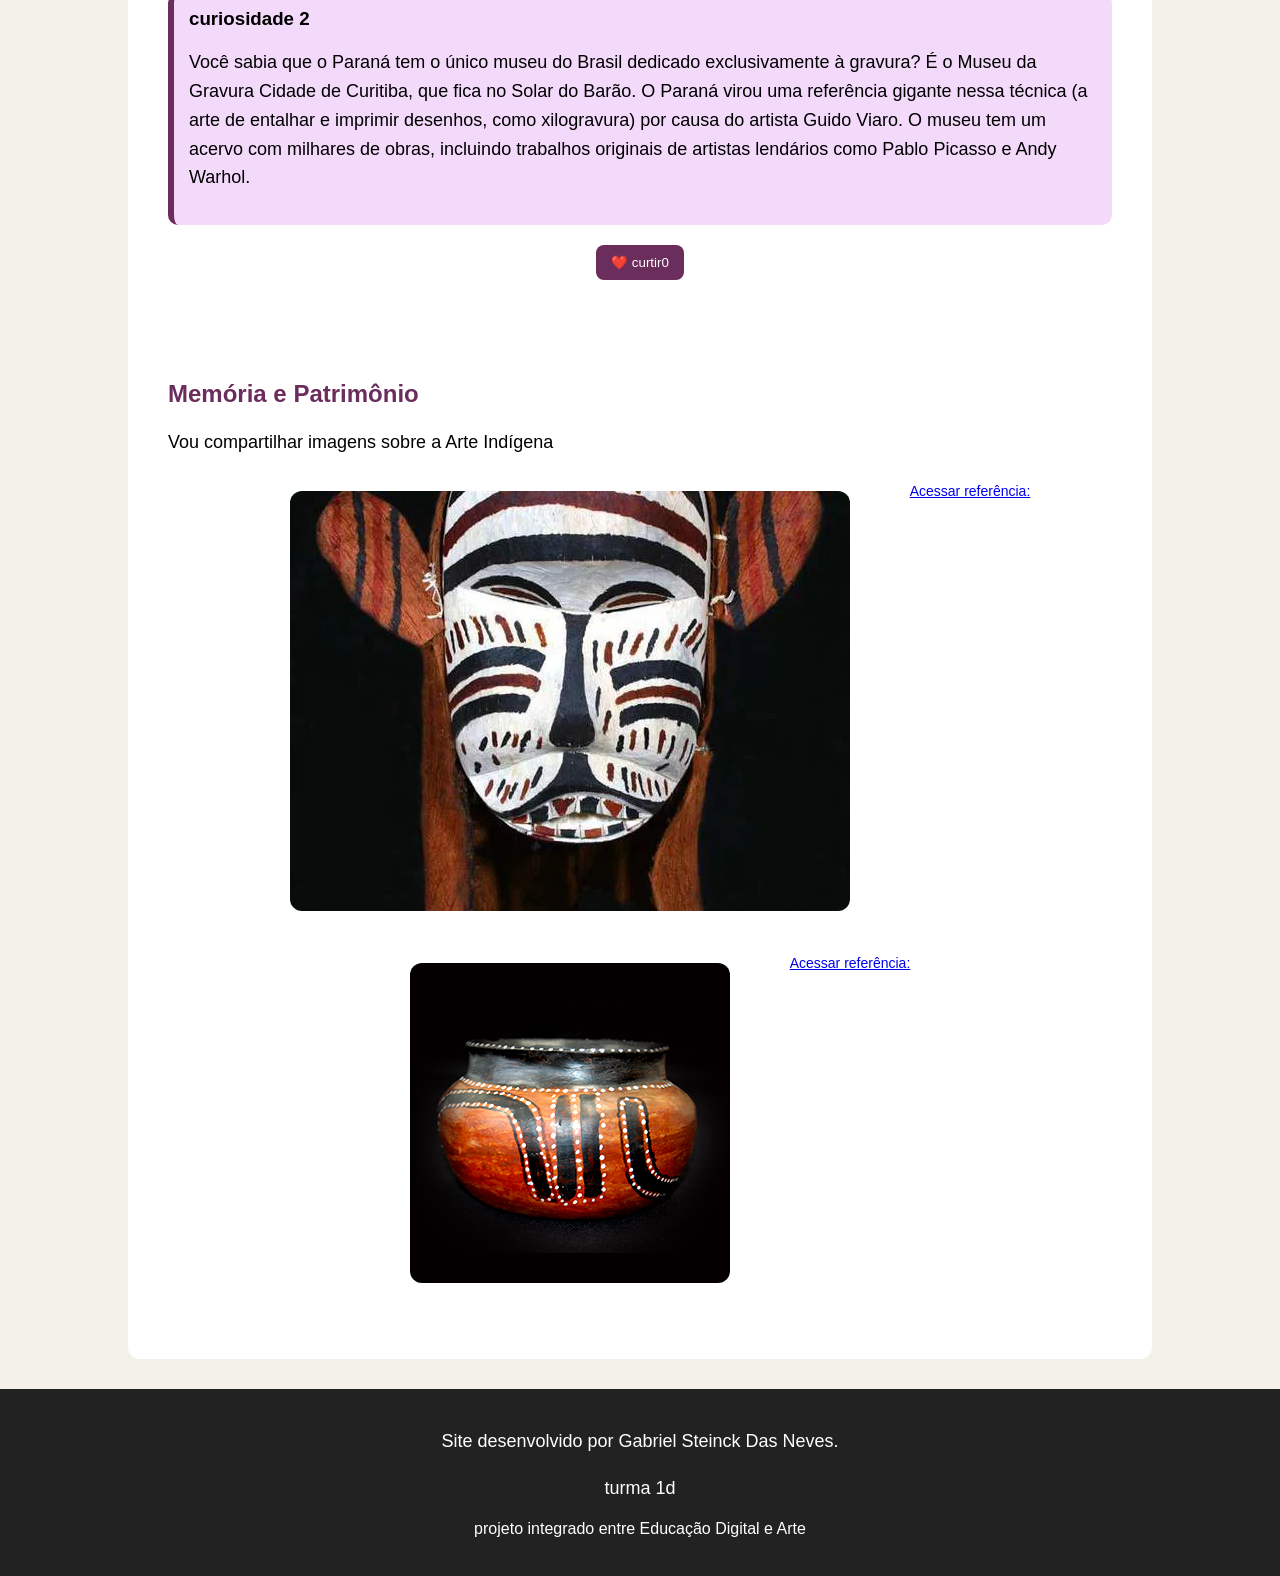
==== commit d9d2c20c: "Alterei o codigo" ====
--- a/index.html
+++ b/index.html
@@ -139,10 +139,10 @@
 
                 </figcaption>
                 <figure>
-                    <img src="imagem5.jpeg" alt="A minha imagem é um objeto usado pelos indígenas">
+                    <img src="imagem5.png" alt="A minha imagem é um vaso feito por indígenas">
                 </figure>
                 <figcaption>
-                    <a href="https://www.facebook.com/MAIMUSEU/" target="_blank" rel="noopener noreferrer">
+                    <a href="https://maimuseu.com.br/site/" target="_blank" rel="noopener noreferrer">
                         Acessar referência:
                         
                     </a>
--- a/style.css
+++ b/style.css
@@ -88,6 +88,7 @@
     margin: 15px 0;
     border-left: 6px solid var(--cor-principal);
     border-radius: 10px;
+    flex: 1 1 300px;
 }
 
 .card h3 {
@@ -121,4 +122,11 @@
     display: block;
     width: fit-content;
     margin: 20px auto ;
+}
+
+.galeria {
+    display: flex;
+    gap: 20px;
+    flex-wrap: wrap;
+    justify-content: center;
 }
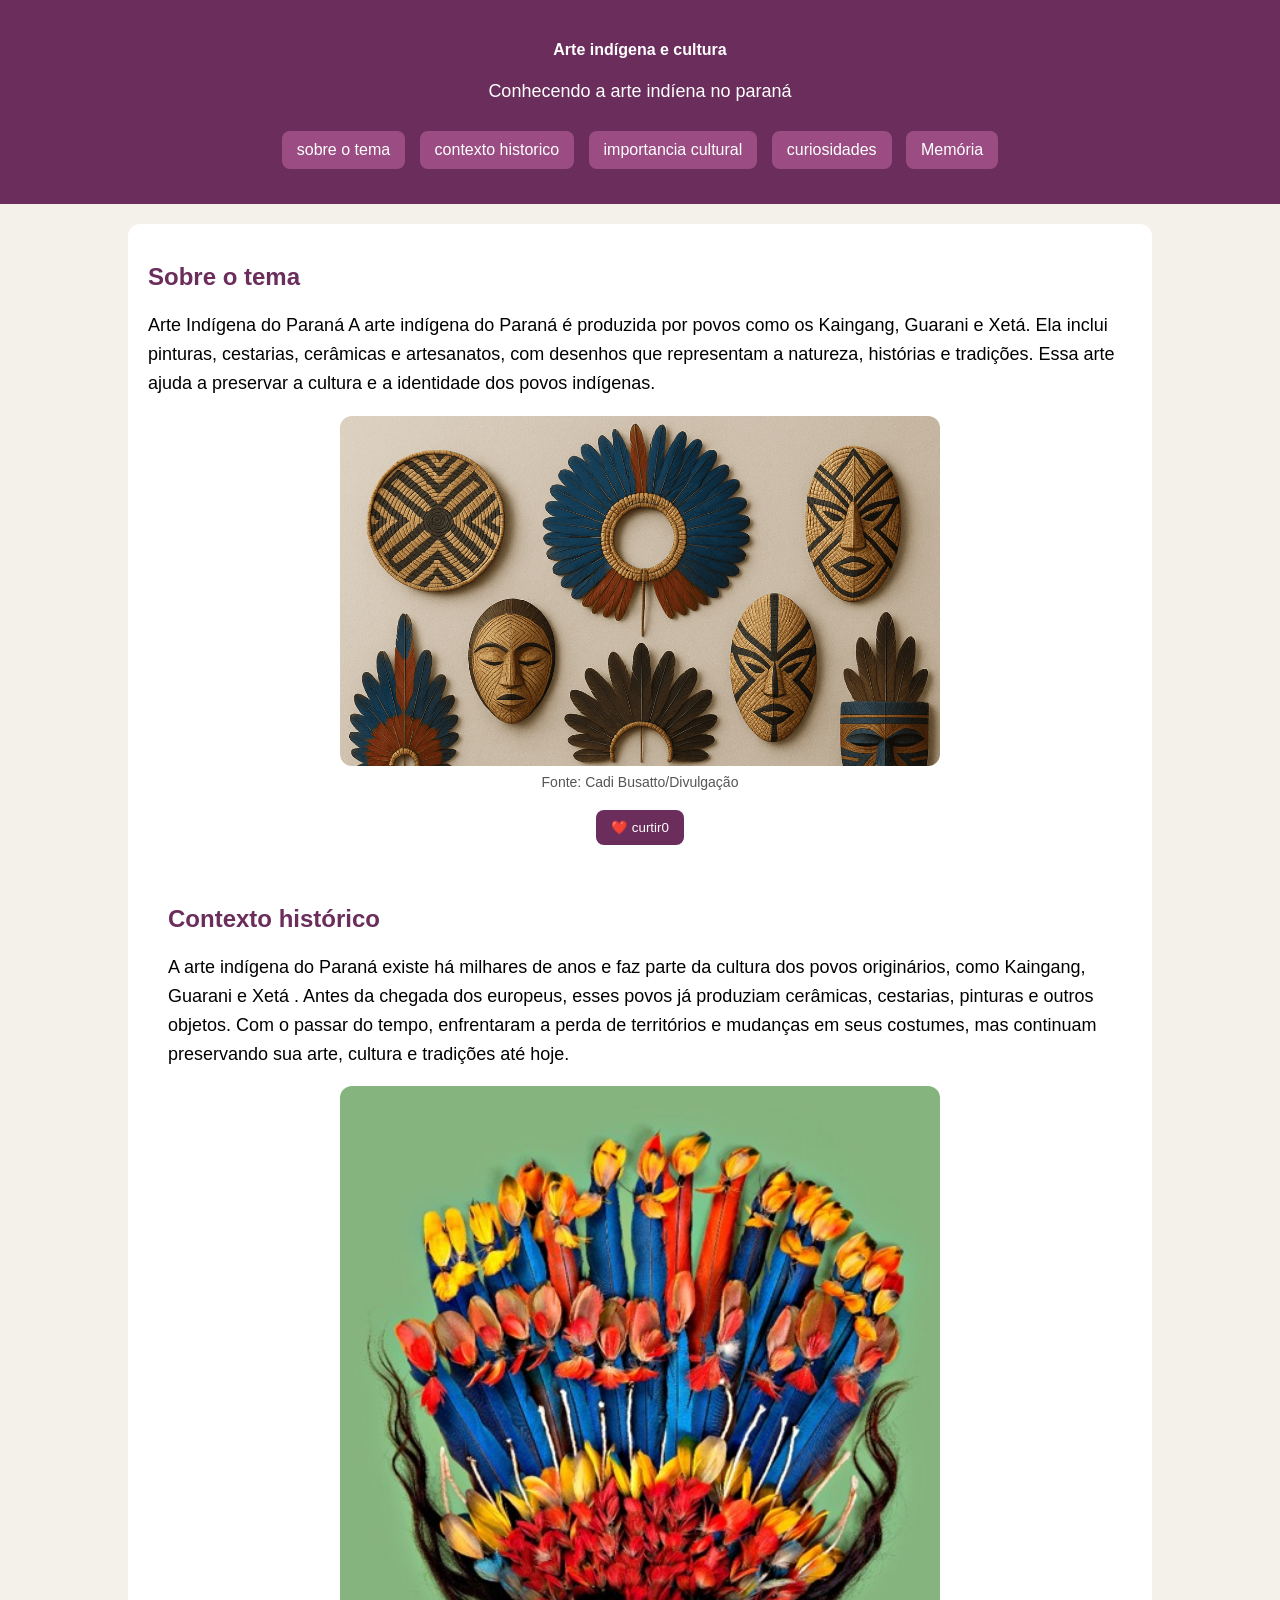
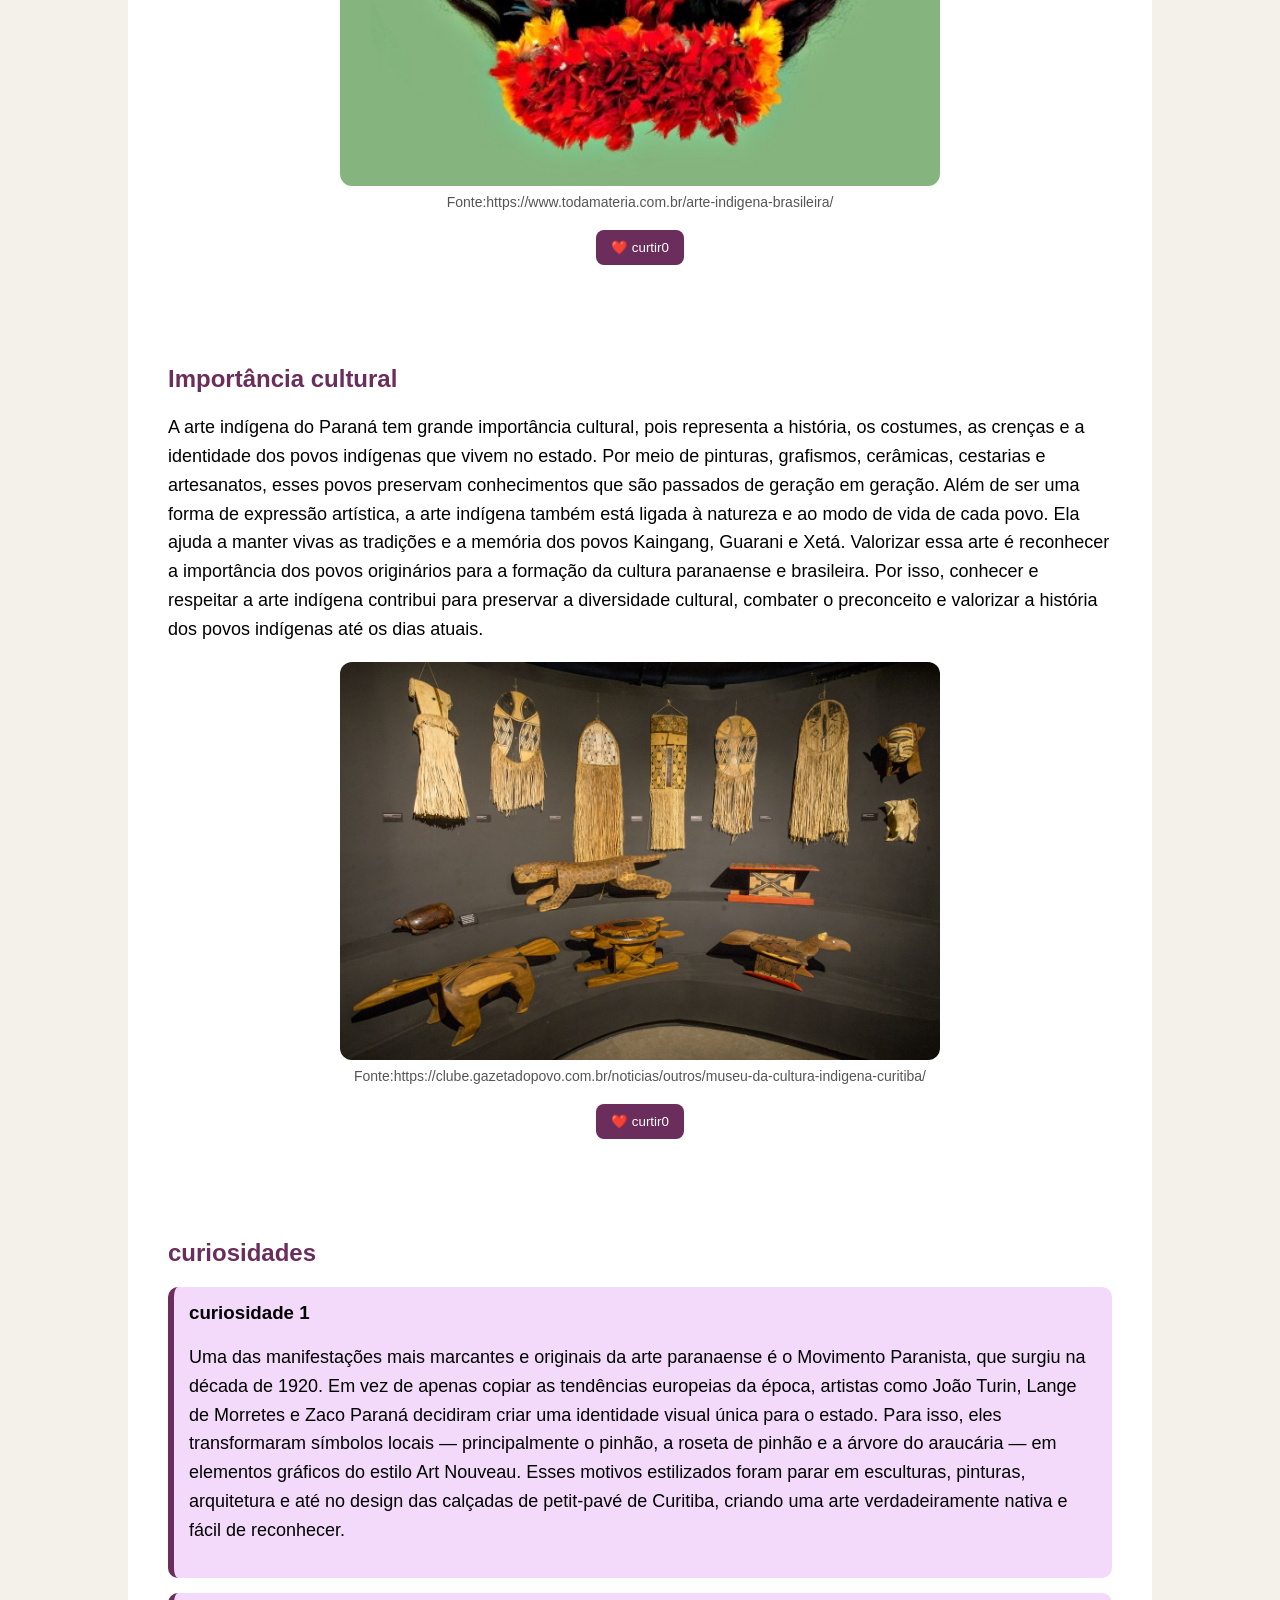
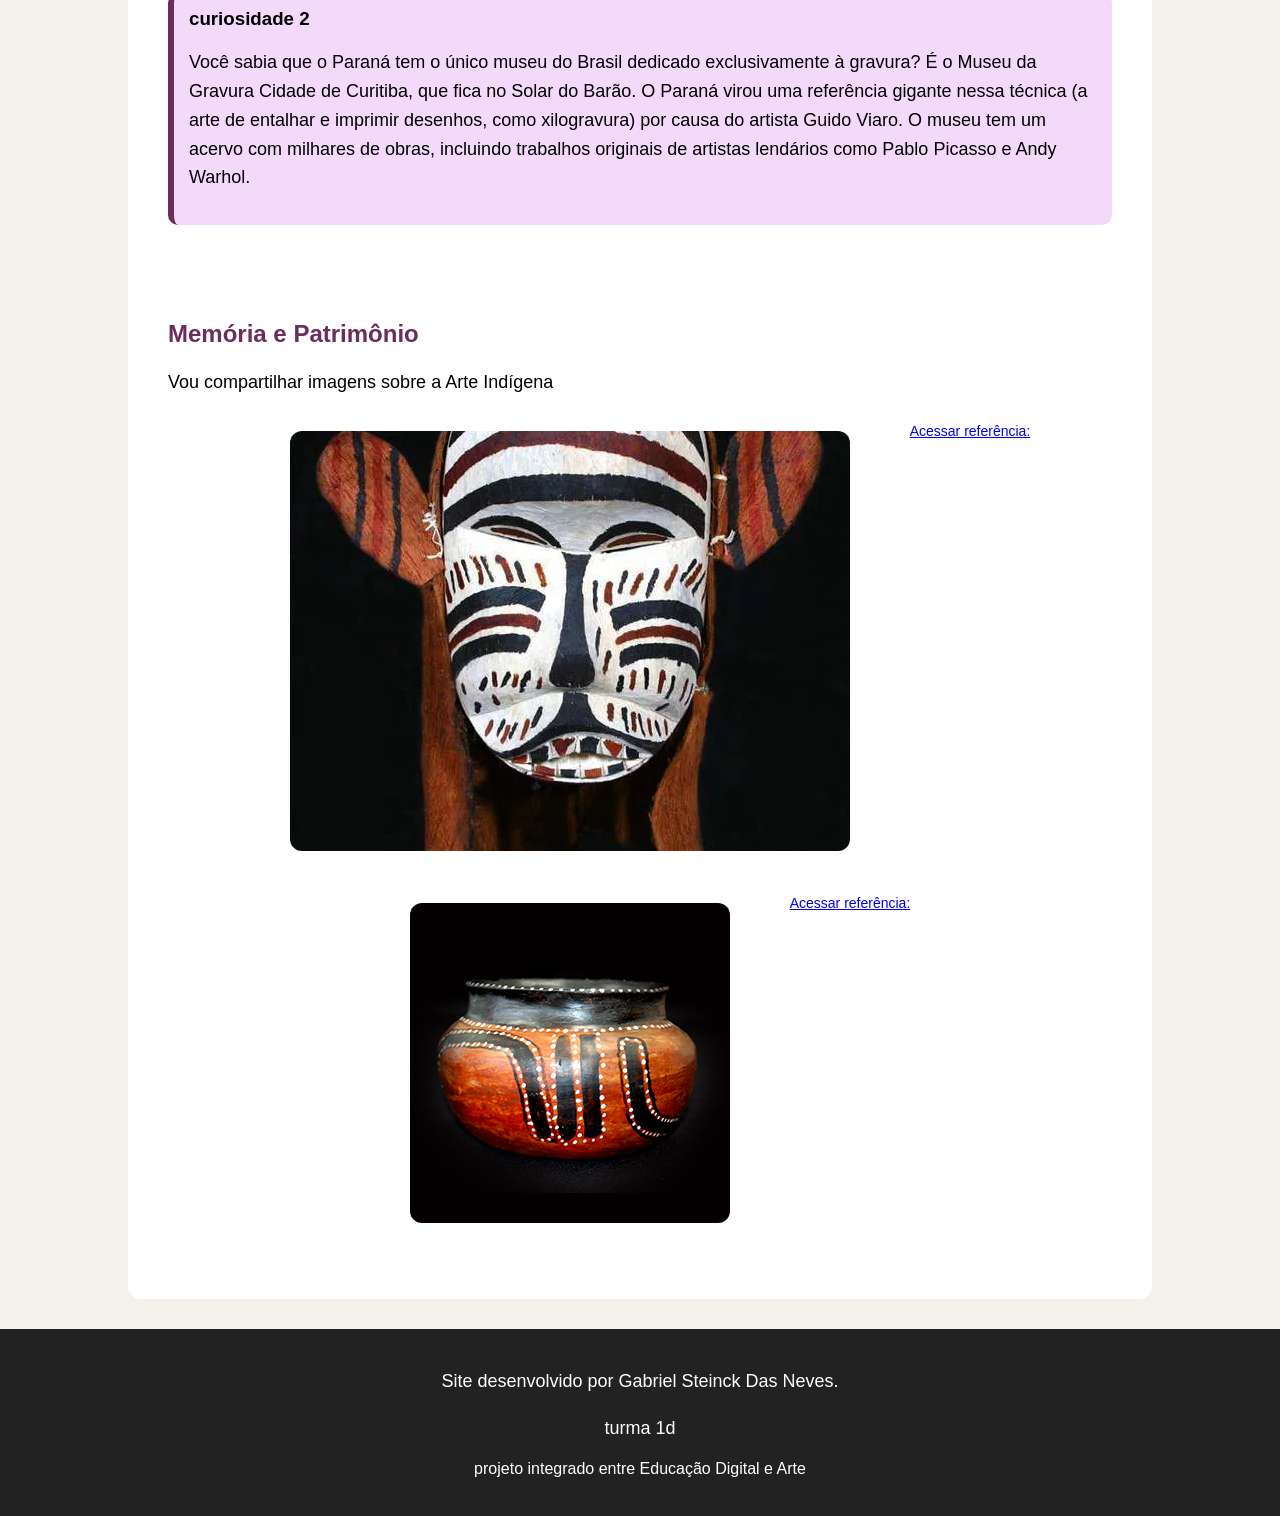
==== commit 336f9851: "Update index.html" ====
--- a/index.html
+++ b/index.html
@@ -95,6 +95,7 @@
 
             <section id="curiosidades">
                 <h2>curiosidades</h2>
+                <div class="cards-curiosidades">
                 <div class="card">
                     <h3>curiosidade 1</h3>
                     <p>Uma das manifestações mais marcantes e originais da arte paranaense é o Movimento Paranista, que
@@ -119,10 +120,8 @@
                             trabalhos originais de artistas lendários como Pablo Picasso e Andy Warhol.</p>
                 </div>
 
-                <button class ="curtir">
-                    ❤️​ curtir<span>0</span>
-                </button>
-            
+            </div>        
+                
             </section>
            <section id="memoria">
             <h2>Memória e Patrimônio</h2>
@@ -161,4 +160,4 @@
 <script src="script.js"></script>
 </body>
 
-</html>+</html>
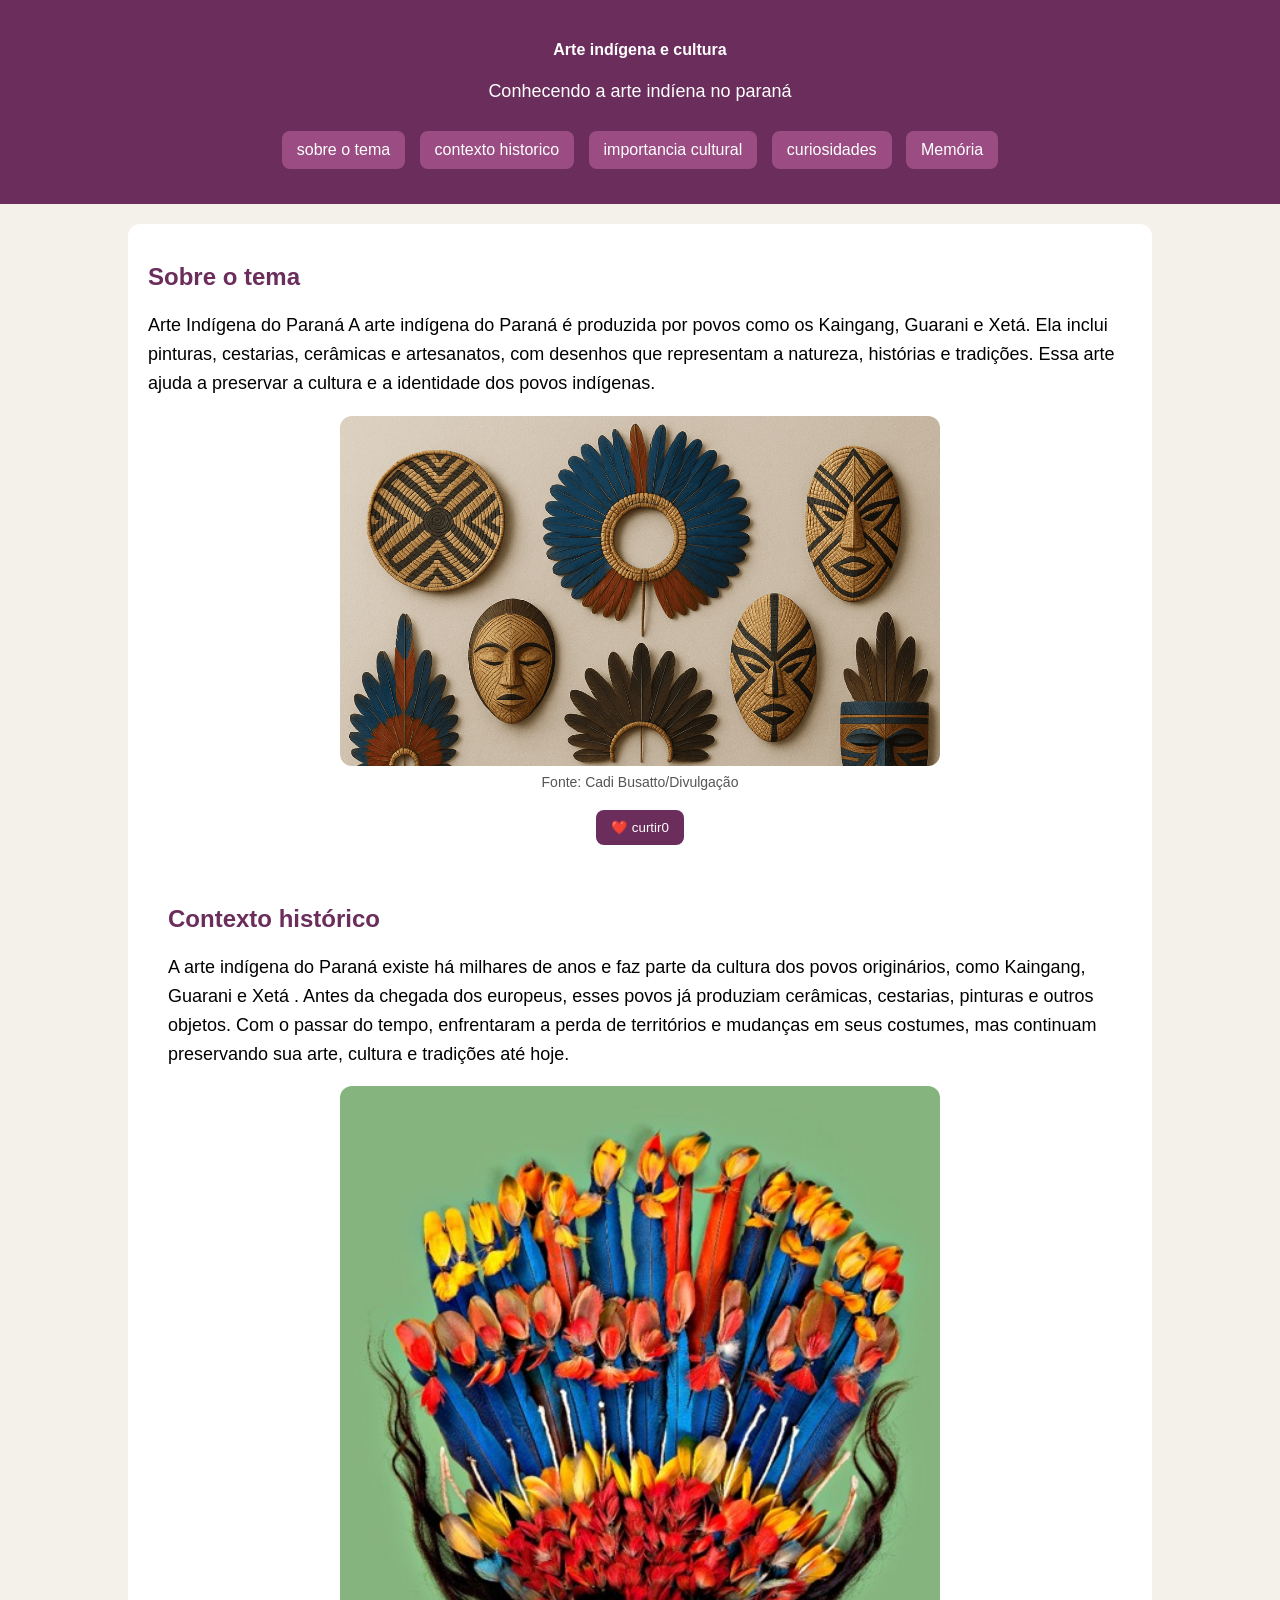
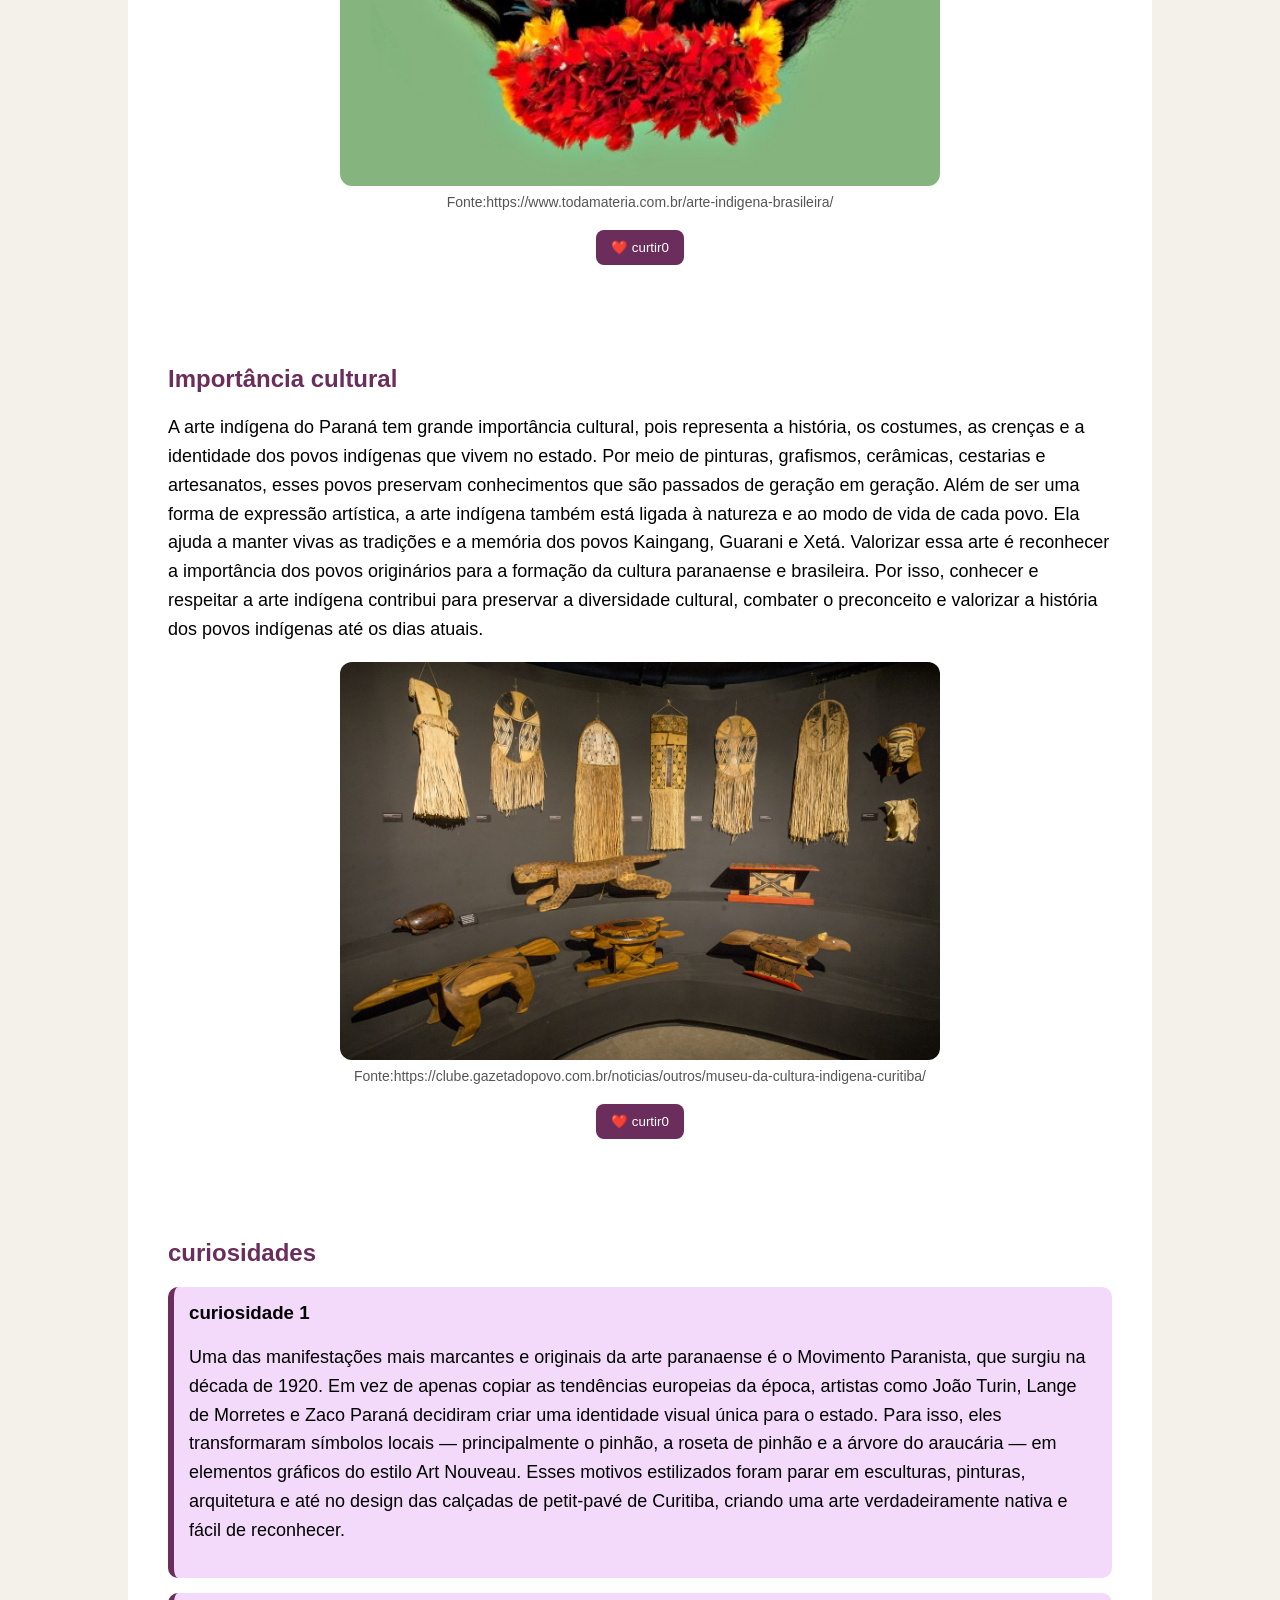
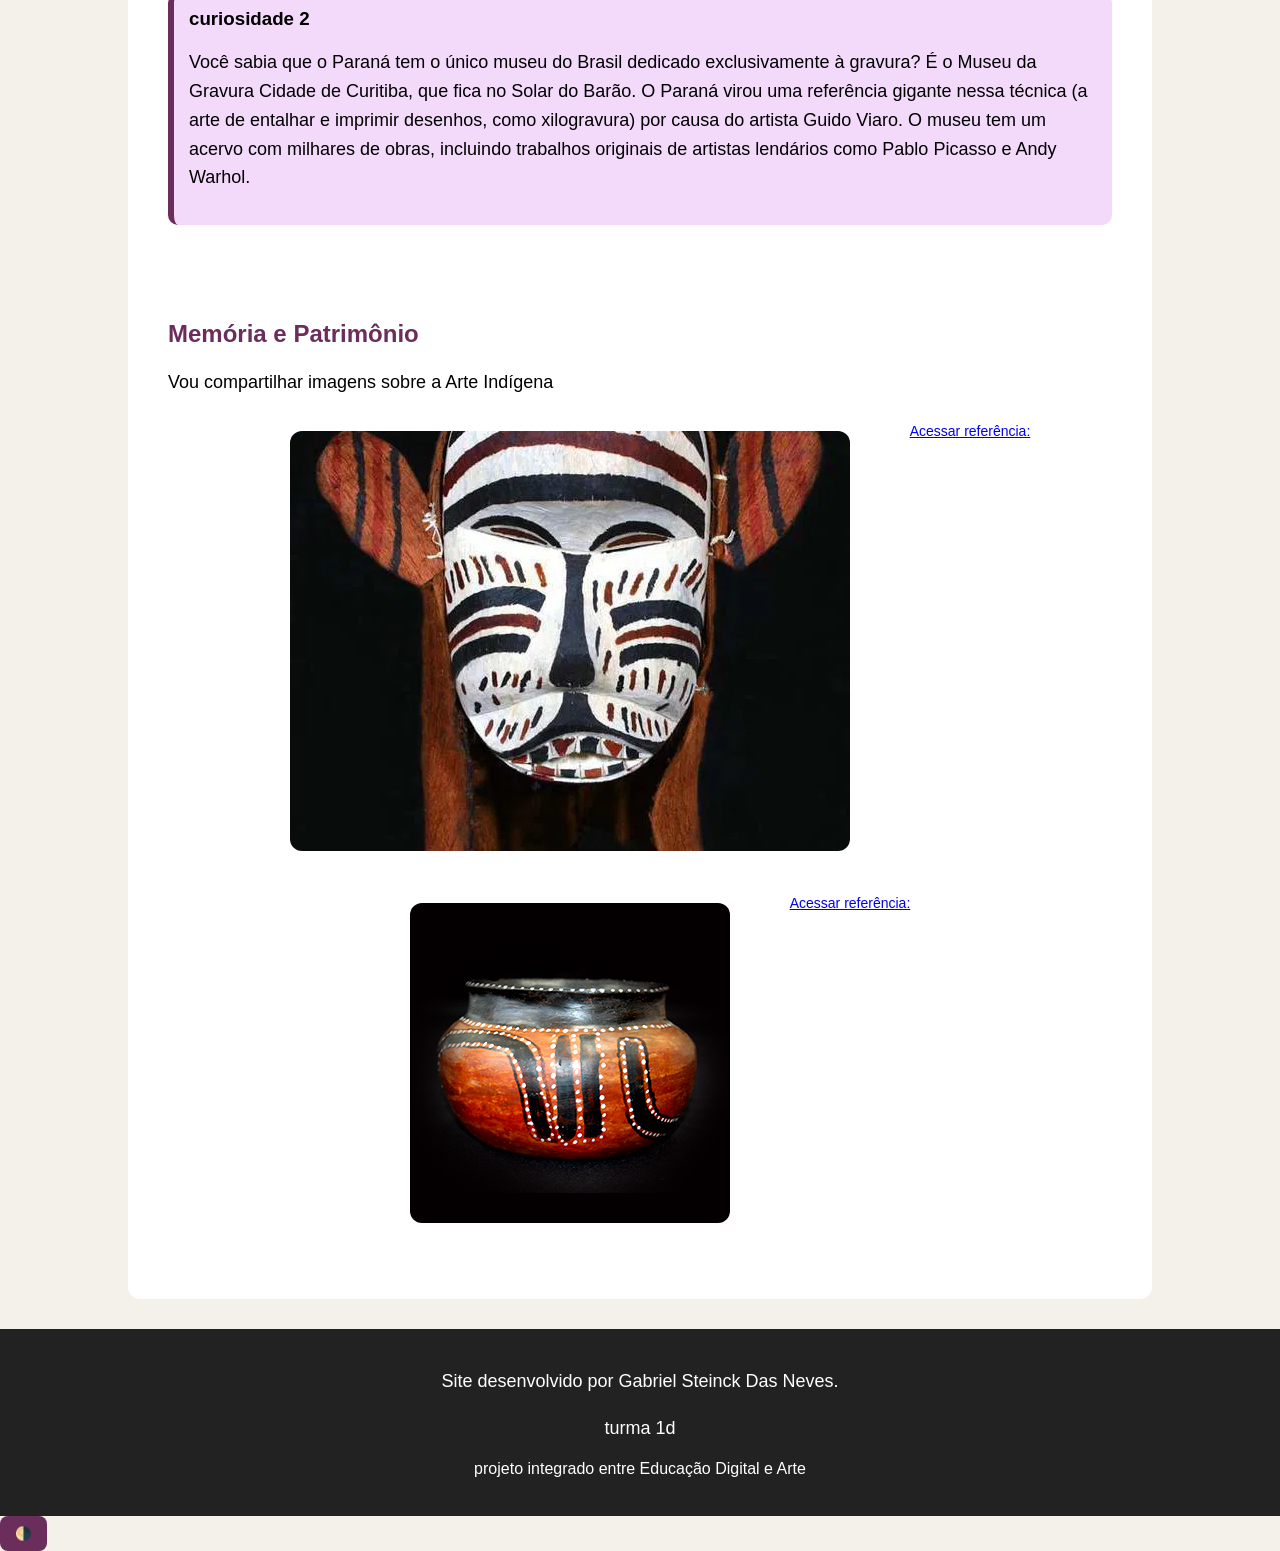
==== commit 180372eb: "Adicionei botao modo claro e escuro" ====
--- a/index.html
+++ b/index.html
@@ -157,7 +157,9 @@
          <p>turma 1d
         </p>projeto integrado entre Educação Digital e Arte<p>
     </footer>
-<script src="script.js"></script>
+    <button class="btn-tema" aria-label="Alternar entre tema claro e escuro">
+        🌗
+    </button>
 </body>
 
 </html>
